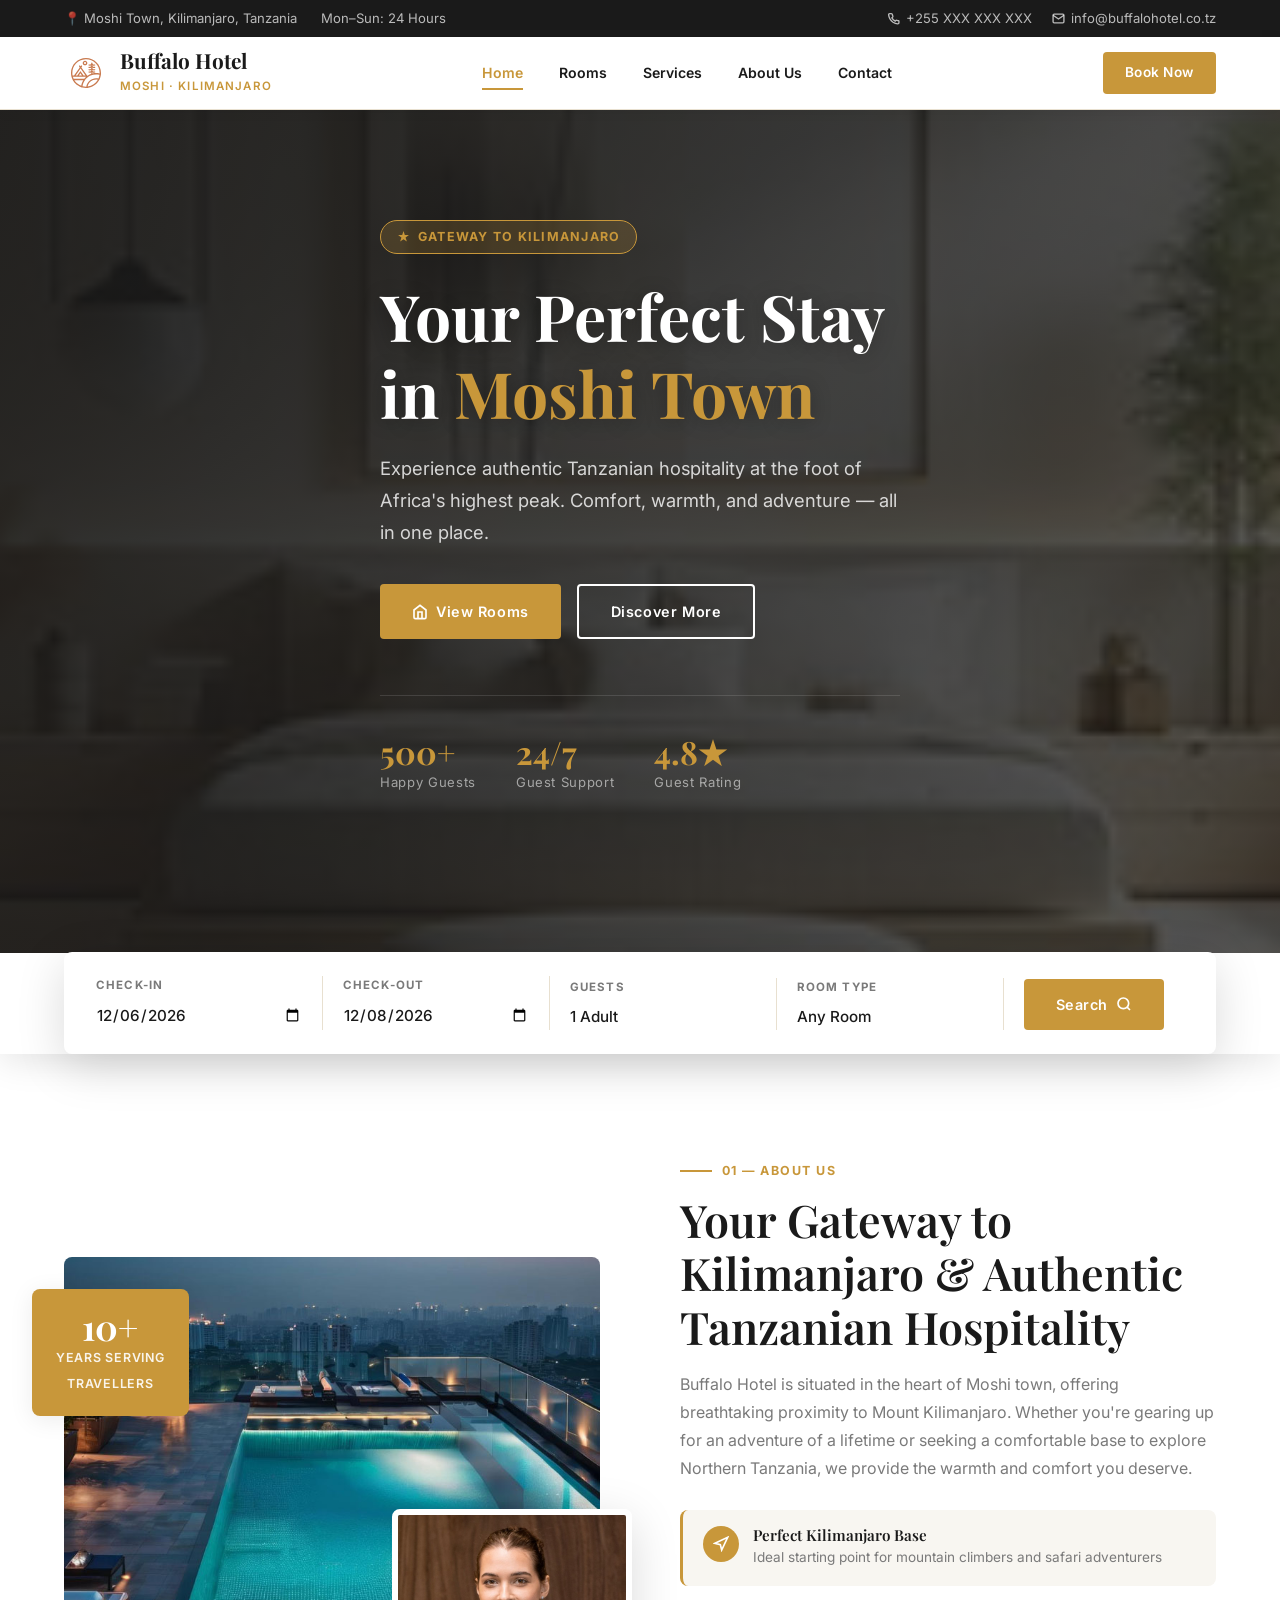
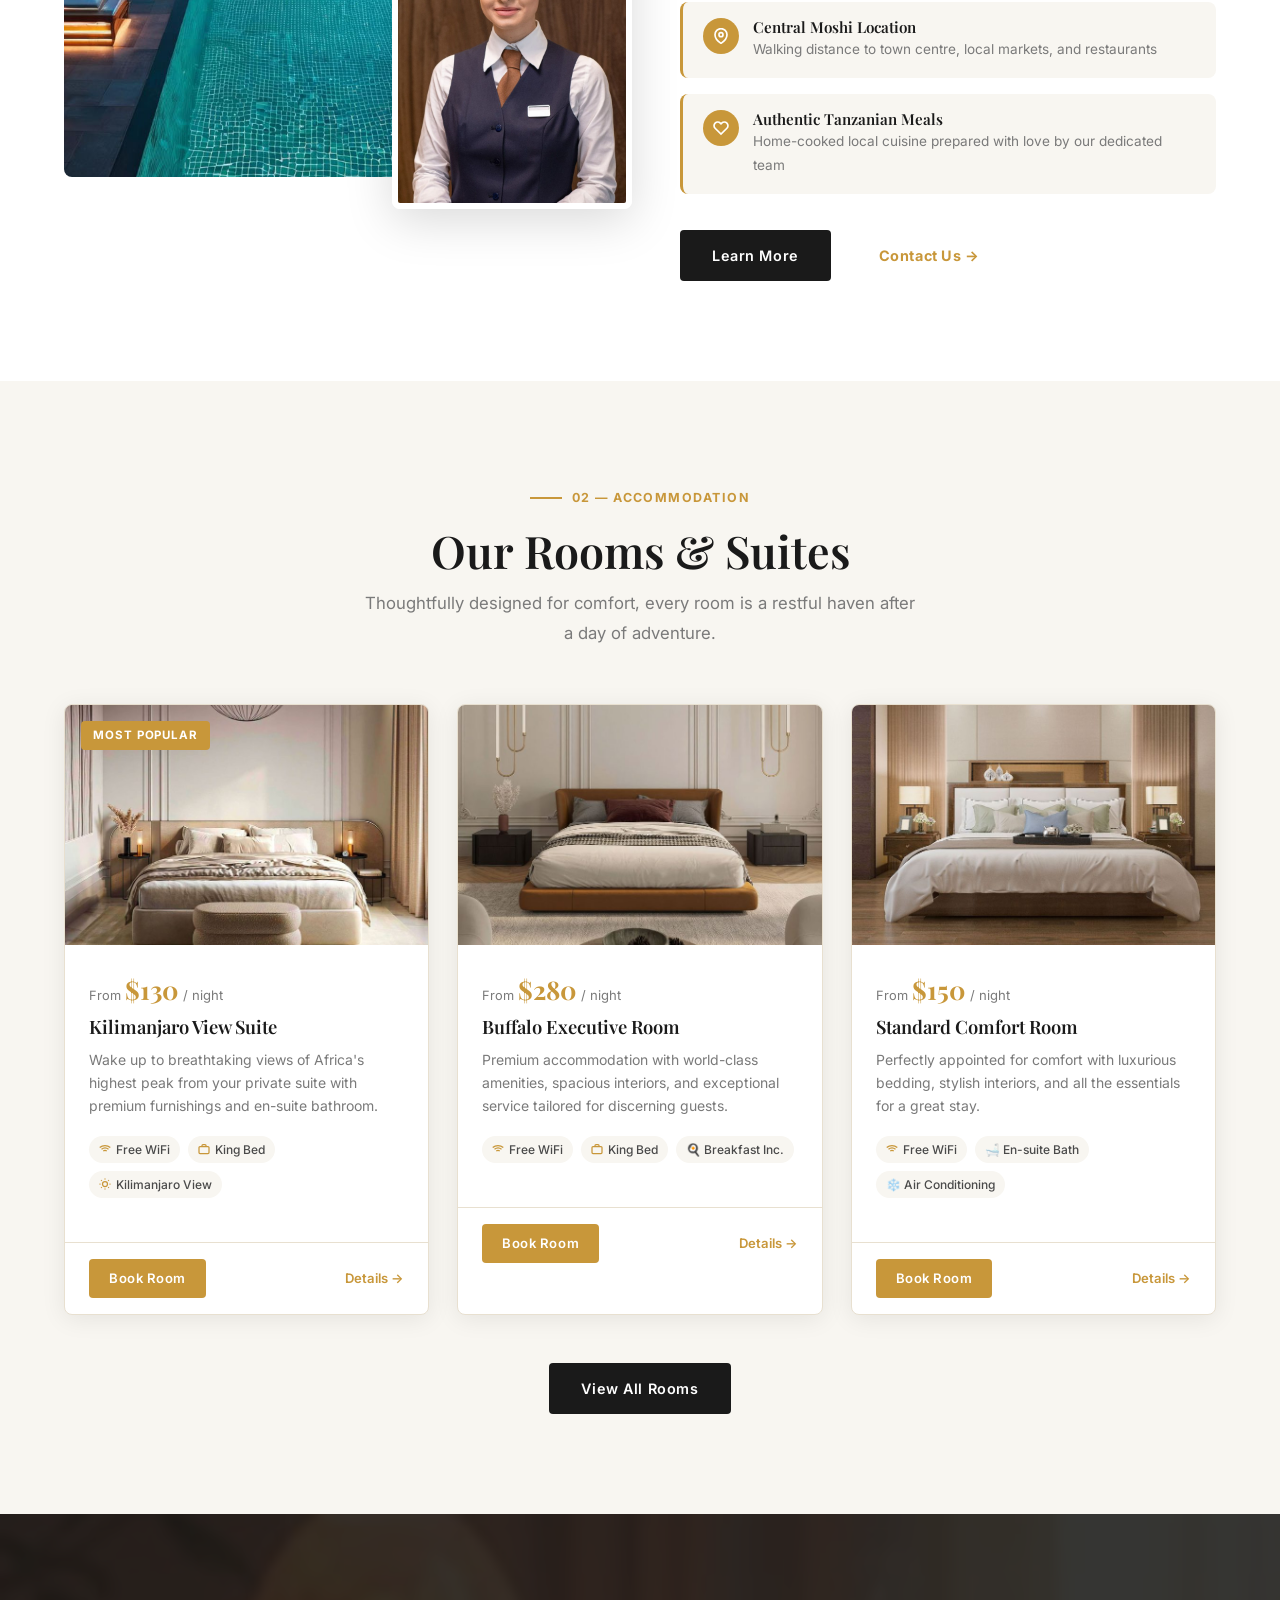
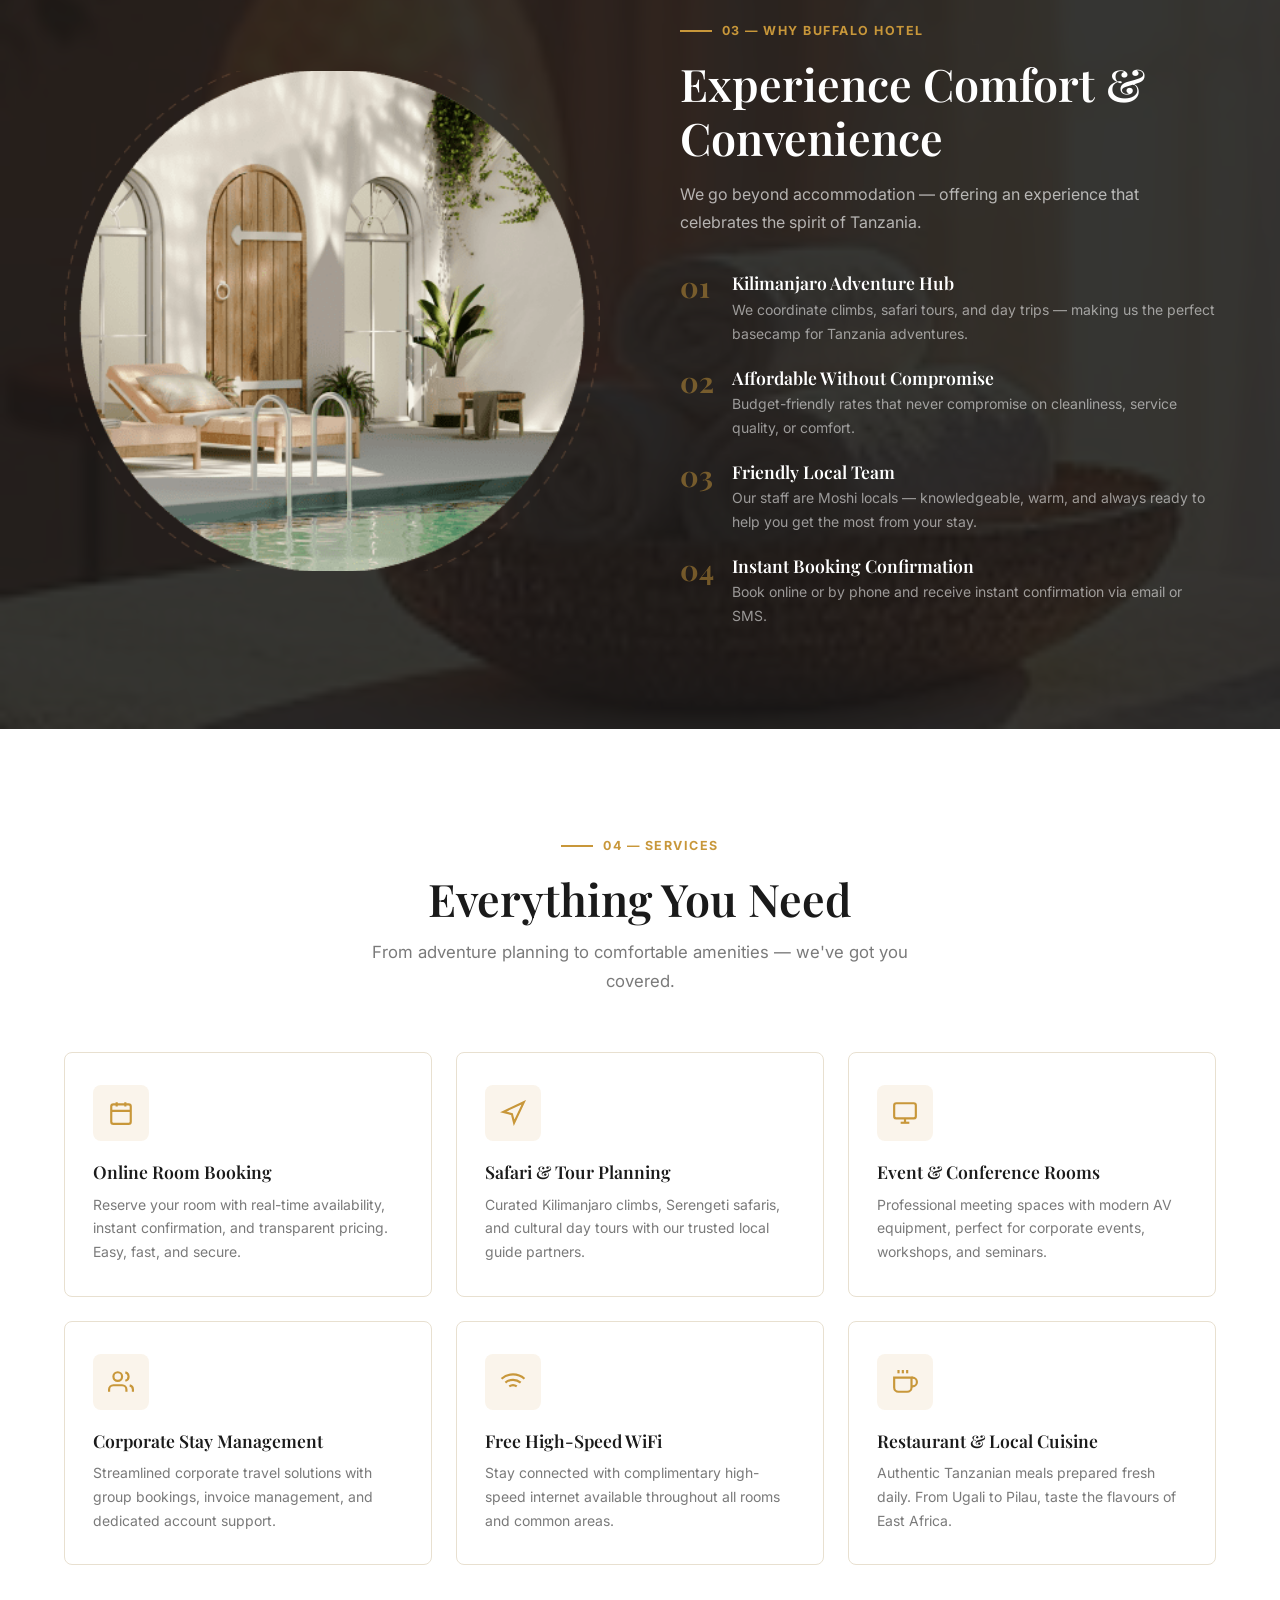
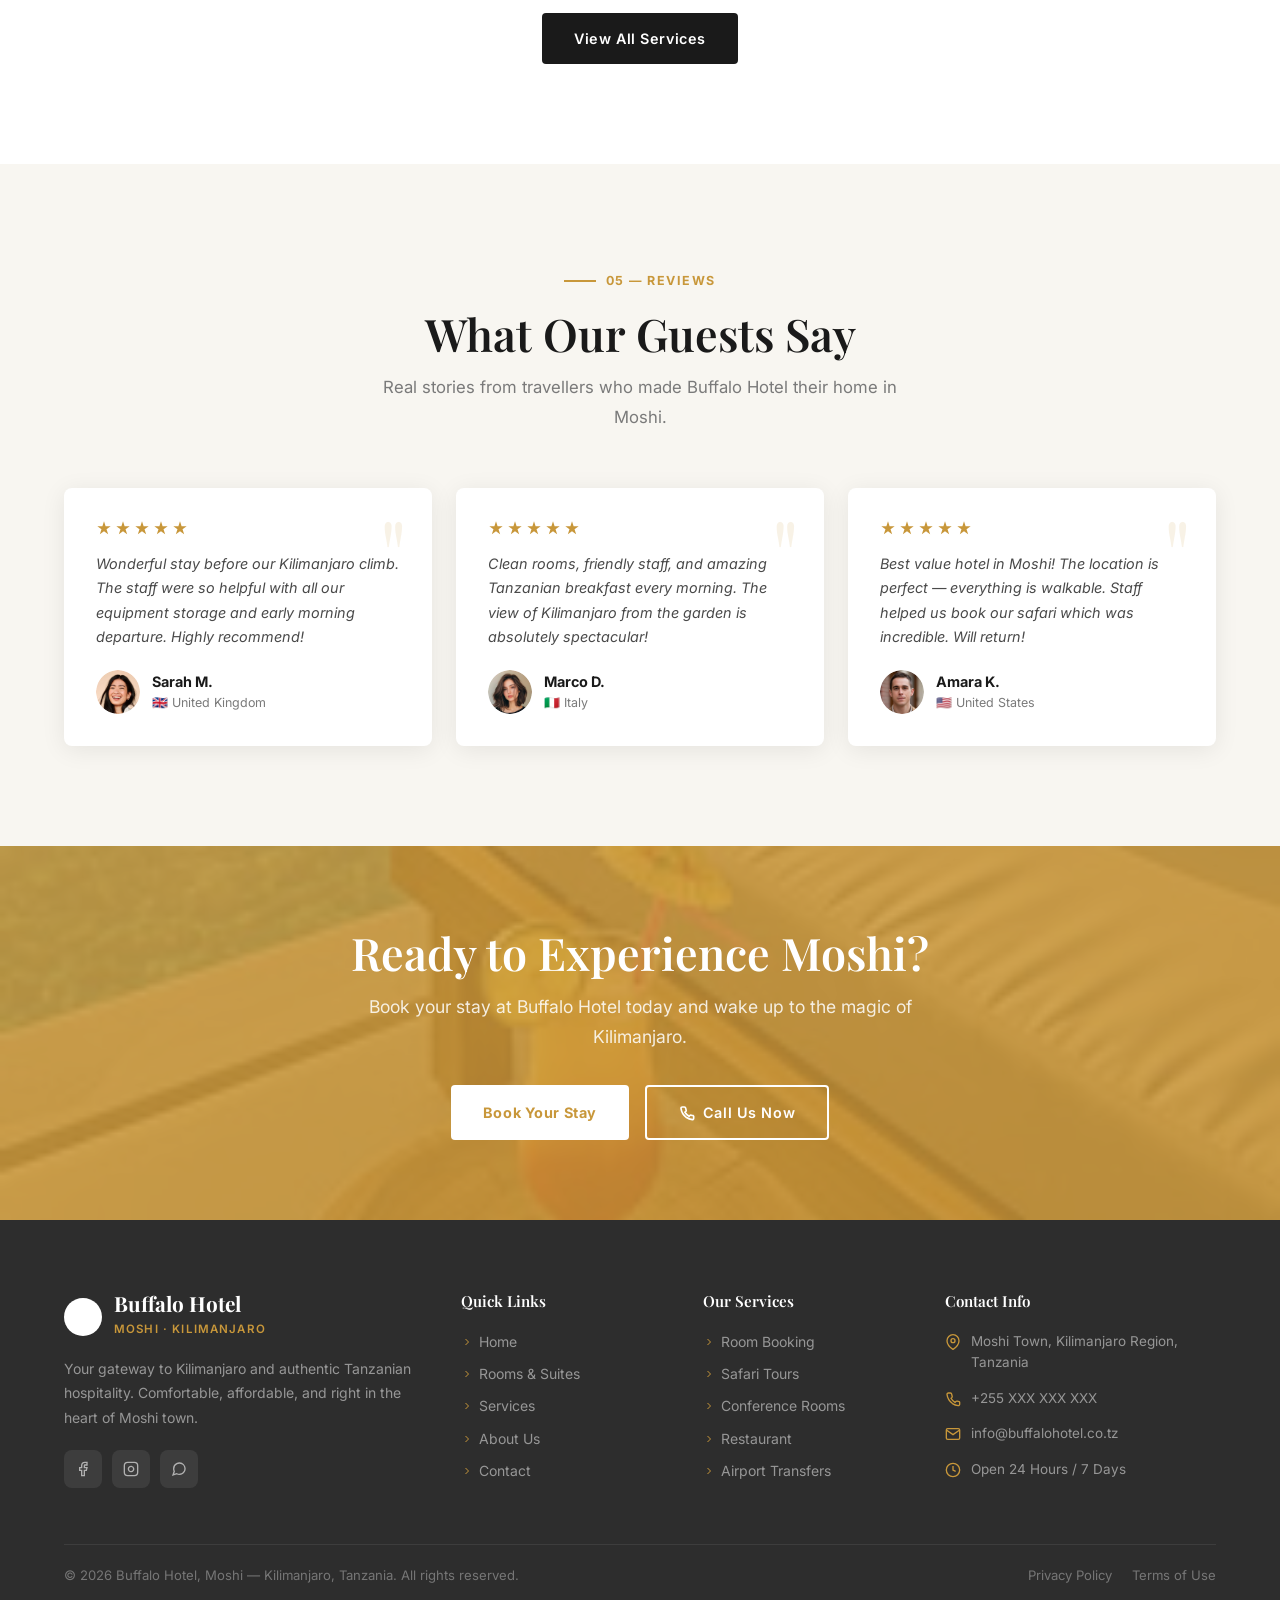
==== index.html @ a76ae751 "Initial commit: Buffalo Hotel website prototype" ====
<!DOCTYPE html>
<html lang="en">
<head>
  <meta charset="UTF-8" />
  <meta name="viewport" content="width=device-width, initial-scale=1.0"/>
  <title>Buffalo Hotel – Budget Stay in Moshi, Kilimanjaro | Tanzania</title>
  <meta name="description" content="Buffalo Hotel is your gateway to Kilimanjaro. Comfortable, affordable rooms in Moshi town with authentic Tanzanian hospitality." />
  <link rel="preconnect" href="https://fonts.googleapis.com"/>
  <link rel="preconnect" href="https://fonts.gstatic.com" crossorigin/>
  <link href="https://fonts.googleapis.com/css2?family=Inter:wght@400;500;600;700&family=Playfair+Display:ital,wght@0,600;0,700;1,600&display=swap" rel="stylesheet"/>
  <link rel="stylesheet" href="assets/css/style.css"/>
</head>
<body>

<!-- ── HEADER ── -->
<header id="header">
  <div class="header-top-bar">
    <div class="container">
      <div class="top-bar-links">
        <span>📍 Moshi Town, Kilimanjaro, Tanzania</span>
        <span>Mon–Sun: 24 Hours</span>
      </div>
      <div class="top-bar-right">
        <a href="tel:+255000000000">
          <svg xmlns="http://www.w3.org/2000/svg" width="13" height="13" viewBox="0 0 24 24" fill="none" stroke="currentColor" stroke-width="2.5"><path d="M22 16.92v3a2 2 0 01-2.18 2 19.79 19.79 0 01-8.63-3.07A19.5 19.5 0 013 5.18a2 2 0 012-2.18h3a2 2 0 012 1.72c.13 1 .37 1.96.73 2.88a2 2 0 01-.45 2.1L9 10.91a16 16 0 006.09 6.09l1.21-1.28a2 2 0 012.1-.45 12.84 12.84 0 002.88.73A2 2 0 0122 16.92z"/></svg>
          +255 XXX XXX XXX
        </a>
        <a href="mailto:info@buffalohotel.co.tz">
          <svg xmlns="http://www.w3.org/2000/svg" width="13" height="13" viewBox="0 0 24 24" fill="none" stroke="currentColor" stroke-width="2.5"><path d="M4 4h16c1.1 0 2 .9 2 2v12a2 2 0 01-2 2H4a2 2 0 01-2-2V6c0-1.1.9-2 2-2z"/><polyline points="22,6 12,13 2,6"/></svg>
          info@buffalohotel.co.tz
        </a>
      </div>
    </div>
  </div>
  <div class="header-main">
    <div class="container">
      <a href="index.html" class="logo">
        <img src="assets/images/hotel-reservation-logo.svg" alt="Buffalo Hotel Logo"/>
        <div class="logo-text">
          <span class="hotel-name">Buffalo Hotel</span>
          <span class="hotel-sub">Moshi · Kilimanjaro</span>
        </div>
      </a>
      <nav class="main-nav">
        <a href="index.html" class="active">Home</a>
        <a href="rooms.html">Rooms</a>
        <a href="services.html">Services</a>
        <a href="about.html">About Us</a>
        <a href="contact.html">Contact</a>
      </nav>
      <div class="header-cta">
        <a href="contact.html#booking" class="btn btn-primary">Book Now</a>
      </div>
      <div class="menu-toggle" id="menuToggle">
        <span></span><span></span><span></span>
      </div>
    </div>
  </div>
</header>

<!-- ── MOBILE NAV ── -->
<div class="mobile-nav">
  <div class="mobile-nav-close" id="mobileClose">
    <svg xmlns="http://www.w3.org/2000/svg" viewBox="0 0 24 24" fill="none" stroke="currentColor" stroke-width="2"><line x1="18" y1="6" x2="6" y2="18"/><line x1="6" y1="6" x2="18" y2="18"/></svg>
  </div>
  <a href="index.html">Home</a>
  <a href="rooms.html">Rooms</a>
  <a href="services.html">Services</a>
  <a href="about.html">About Us</a>
  <a href="contact.html">Contact</a>
  <a href="contact.html#booking" class="btn btn-primary">Book Now</a>
</div>

<!-- ── HERO ── -->
<section class="home-hero">
  <div class="hero-bg"></div>
  <div class="hero-overlay"></div>
  <div class="container">
    <div class="hero-content">
      <div class="hero-badge">
        <svg xmlns="http://www.w3.org/2000/svg" width="13" height="13" viewBox="0 0 24 24" fill="currentColor"><path d="M12 2l2.4 7.4H22l-6.2 4.5 2.4 7.4L12 17l-6.2 4.3 2.4-7.4L2 9.4h7.6L12 2z"/></svg>
        Gateway to Kilimanjaro
      </div>
      <h1>Your Perfect Stay<br/>in <em>Moshi Town</em></h1>
      <p>Experience authentic Tanzanian hospitality at the foot of Africa's highest peak. Comfort, warmth, and adventure — all in one place.</p>
      <div class="hero-actions">
        <a href="rooms.html" class="btn btn-primary">
          <svg xmlns="http://www.w3.org/2000/svg" width="16" height="16" viewBox="0 0 24 24" fill="none" stroke="currentColor" stroke-width="2.5"><path d="M3 9l9-7 9 7v11a2 2 0 01-2 2H5a2 2 0 01-2-2z"/><polyline points="9,22 9,12 15,12 15,22"/></svg>
          View Rooms
        </a>
        <a href="about.html" class="btn btn-outline">Discover More</a>
      </div>
      <div class="hero-stats">
        <div class="hero-stat">
          <div class="number">500+</div>
          <div class="label">Happy Guests</div>
        </div>
        <div class="hero-stat">
          <div class="number">24/7</div>
          <div class="label">Guest Support</div>
        </div>
        <div class="hero-stat">
          <div class="number">4.8★</div>
          <div class="label">Guest Rating</div>
        </div>
      </div>
    </div>
  </div>
</section>

<!-- ── BOOKING BAR ── -->
<div style="background: var(--white); box-shadow: 0 8px 32px rgba(0,0,0,0.1);">
  <div class="container">
    <div class="hero-booking-bar">
      <div class="booking-bar-grid">
        <div class="booking-field">
          <label>Check-in</label>
          <input type="date" id="check-in"/>
        </div>
        <div class="booking-field">
          <label>Check-out</label>
          <input type="date" id="check-out"/>
        </div>
        <div class="booking-field">
          <label>Guests</label>
          <select>
            <option>1 Adult</option>
            <option>2 Adults</option>
            <option>2 Adults, 1 Child</option>
            <option>2 Adults, 2 Children</option>
          </select>
        </div>
        <div class="booking-field">
          <label>Room Type</label>
          <select>
            <option>Any Room</option>
            <option>Standard Room</option>
            <option>Kilimanjaro View Suite</option>
            <option>Executive Room</option>
          </select>
        </div>
        <div class="booking-field">
          <a href="contact.html#booking" class="btn btn-primary">
            Search
            <svg xmlns="http://www.w3.org/2000/svg" width="16" height="16" viewBox="0 0 24 24" fill="none" stroke="currentColor" stroke-width="2.5"><circle cx="11" cy="11" r="8"/><line x1="21" y1="21" x2="16.65" y2="16.65"/></svg>
          </a>
        </div>
      </div>
    </div>
  </div>
</div>

<!-- ── ABOUT SECTION ── -->
<section>
  <div class="container">
    <div class="about-grid">
      <div class="about-images">
        <img class="about-img-main" src="assets/images/hotel-reservation-about-1.jpg" alt="Buffalo Hotel Lobby"/>
        <img class="about-img-secondary" src="assets/images/hotel-reservation-about-2.jpg" alt="Hotel Room"/>
        <div class="about-badge-floating">
          <span class="badge-number">10+</span>
          <span class="badge-text">Years Serving<br/>Travellers</span>
        </div>
      </div>
      <div class="about-content">
        <span class="section-label">01 — About Us</span>
        <h2>Your Gateway to Kilimanjaro &amp; Authentic Tanzanian Hospitality</h2>
        <p style="color: var(--text-light); margin-top: 16px;">Buffalo Hotel is situated in the heart of Moshi town, offering breathtaking proximity to Mount Kilimanjaro. Whether you're gearing up for an adventure of a lifetime or seeking a comfortable base to explore Northern Tanzania, we provide the warmth and comfort you deserve.</p>
        <div class="about-features">
          <div class="about-feature">
            <div class="about-feature-icon">
              <svg xmlns="http://www.w3.org/2000/svg" viewBox="0 0 24 24" fill="none" stroke="currentColor" stroke-width="2.5"><polygon points="3,11 22,2 13,21 11,13 3,11"/></svg>
            </div>
            <div>
              <h4>Perfect Kilimanjaro Base</h4>
              <p>Ideal starting point for mountain climbers and safari adventurers</p>
            </div>
          </div>
          <div class="about-feature">
            <div class="about-feature-icon">
              <svg xmlns="http://www.w3.org/2000/svg" viewBox="0 0 24 24" fill="none" stroke="currentColor" stroke-width="2.5"><path d="M21 10c0 7-9 13-9 13s-9-6-9-13a9 9 0 0 1 18 0z"/><circle cx="12" cy="10" r="3"/></svg>
            </div>
            <div>
              <h4>Central Moshi Location</h4>
              <p>Walking distance to town centre, local markets, and restaurants</p>
            </div>
          </div>
          <div class="about-feature">
            <div class="about-feature-icon">
              <svg xmlns="http://www.w3.org/2000/svg" viewBox="0 0 24 24" fill="none" stroke="currentColor" stroke-width="2.5"><path d="M20.84 4.61a5.5 5.5 0 0 0-7.78 0L12 5.67l-1.06-1.06a5.5 5.5 0 0 0-7.78 7.78L12 21.23l8.84-8.84a5.5 5.5 0 0 0 0-7.78z"/></svg>
            </div>
            <div>
              <h4>Authentic Tanzanian Meals</h4>
              <p>Home-cooked local cuisine prepared with love by our dedicated team</p>
            </div>
          </div>
        </div>
        <div class="about-actions">
          <a href="about.html" class="btn btn-dark">Learn More</a>
          <a href="contact.html" class="btn" style="color: var(--primary); font-weight: 700;">Contact Us →</a>
        </div>
      </div>
    </div>
  </div>
</section>

<!-- ── ROOMS ── -->
<section class="bg-off-white">
  <div class="container">
    <div class="section-header centered">
      <span class="section-label">02 — Accommodation</span>
      <h2>Our Rooms &amp; Suites</h2>
      <p>Thoughtfully designed for comfort, every room is a restful haven after a day of adventure.</p>
    </div>
    <div class="rooms-grid">

      <div class="room-card">
        <div class="room-card-img">
          <img src="assets/images/accommodation-post-1-768x555.jpg" alt="Kilimanjaro View Suite"/>
          <div class="room-badge">Most Popular</div>
        </div>
        <div class="room-card-body">
          <div class="room-price">From <strong>$130</strong> <span>/ night</span></div>
          <h3>Kilimanjaro View Suite</h3>
          <p>Wake up to breathtaking views of Africa's highest peak from your private suite with premium furnishings and en-suite bathroom.</p>
          <div class="room-amenities">
            <span class="amenity-tag"><svg xmlns="http://www.w3.org/2000/svg" viewBox="0 0 24 24" fill="none" stroke="currentColor" stroke-width="2.5"><path d="M5 12.55a11 11 0 0 1 14.08 0"/><path d="M1.42 9a16 16 0 0 1 21.16 0"/><path d="M8.53 16.11a6 6 0 0 1 6.95 0"/><line x1="12" y1="20" x2="12.01" y2="20"/></svg> Free WiFi</span>
            <span class="amenity-tag"><svg xmlns="http://www.w3.org/2000/svg" viewBox="0 0 24 24" fill="none" stroke="currentColor" stroke-width="2.5"><rect x="2" y="7" width="20" height="14" rx="2"/><path d="M16 7V5a2 2 0 0 0-2-2h-4a2 2 0 0 0-2 2v2"/></svg> King Bed</span>
            <span class="amenity-tag">
              <svg xmlns="http://www.w3.org/2000/svg" viewBox="0 0 24 24" fill="none" stroke="currentColor" stroke-width="2.5"><circle cx="12" cy="12" r="5"/><path d="M12 1v2M12 21v2M4.2 4.2l1.4 1.4M18.4 18.4l1.4 1.4M1 12h2M21 12h2M4.2 19.8l1.4-1.4M18.4 5.6l1.4-1.4"/></svg> Kilimanjaro View</span>
          </div>
        </div>
        <div class="room-card-footer">
          <a href="rooms.html" class="btn btn-primary">Book Room</a>
          <a href="rooms.html" style="font-size: 0.82rem; color: var(--primary); font-weight: 600;">Details →</a>
        </div>
      </div>

      <div class="room-card">
        <div class="room-card-img">
          <img src="assets/images/accommodation-post-2-768x555.jpg" alt="Buffalo Executive Room"/>
        </div>
        <div class="room-card-body">
          <div class="room-price">From <strong>$280</strong> <span>/ night</span></div>
          <h3>Buffalo Executive Room</h3>
          <p>Premium accommodation with world-class amenities, spacious interiors, and exceptional service tailored for discerning guests.</p>
          <div class="room-amenities">
            <span class="amenity-tag"><svg xmlns="http://www.w3.org/2000/svg" viewBox="0 0 24 24" fill="none" stroke="currentColor" stroke-width="2.5"><path d="M5 12.55a11 11 0 0 1 14.08 0"/><path d="M1.42 9a16 16 0 0 1 21.16 0"/><path d="M8.53 16.11a6 6 0 0 1 6.95 0"/><line x1="12" y1="20" x2="12.01" y2="20"/></svg> Free WiFi</span>
            <span class="amenity-tag"><svg xmlns="http://www.w3.org/2000/svg" viewBox="0 0 24 24" fill="none" stroke="currentColor" stroke-width="2.5"><rect x="2" y="7" width="20" height="14" rx="2"/><path d="M16 7V5a2 2 0 0 0-2-2h-4a2 2 0 0 0-2 2v2"/></svg> King Bed</span>
            <span class="amenity-tag">🍳 Breakfast Inc.</span>
          </div>
        </div>
        <div class="room-card-footer">
          <a href="rooms.html" class="btn btn-primary">Book Room</a>
          <a href="rooms.html" style="font-size: 0.82rem; color: var(--primary); font-weight: 600;">Details →</a>
        </div>
      </div>

      <div class="room-card">
        <div class="room-card-img">
          <img src="assets/images/accommodation-post-3-768x555.jpg" alt="Standard Comfort Room"/>
        </div>
        <div class="room-card-body">
          <div class="room-price">From <strong>$150</strong> <span>/ night</span></div>
          <h3>Standard Comfort Room</h3>
          <p>Perfectly appointed for comfort with luxurious bedding, stylish interiors, and all the essentials for a great stay.</p>
          <div class="room-amenities">
            <span class="amenity-tag"><svg xmlns="http://www.w3.org/2000/svg" viewBox="0 0 24 24" fill="none" stroke="currentColor" stroke-width="2.5"><path d="M5 12.55a11 11 0 0 1 14.08 0"/><path d="M1.42 9a16 16 0 0 1 21.16 0"/><path d="M8.53 16.11a6 6 0 0 1 6.95 0"/><line x1="12" y1="20" x2="12.01" y2="20"/></svg> Free WiFi</span>
            <span class="amenity-tag">🛁 En-suite Bath</span>
            <span class="amenity-tag">❄️ Air Conditioning</span>
          </div>
        </div>
        <div class="room-card-footer">
          <a href="rooms.html" class="btn btn-primary">Book Room</a>
          <a href="rooms.html" style="font-size: 0.82rem; color: var(--primary); font-weight: 600;">Details →</a>
        </div>
      </div>

    </div>
    <div style="text-align: center; margin-top: 48px;">
      <a href="rooms.html" class="btn btn-dark">View All Rooms</a>
    </div>
  </div>
</section>

<!-- ── WHY CHOOSE US ── -->
<section class="why-section">
  <div class="container">
    <div class="why-grid">
      <div class="why-image">
        <img src="assets/images/hotel-reservation-why-safar-2.png" alt="Buffalo Hotel Experience"/>
      </div>
      <div class="why-content">
        <span class="section-label">03 — Why Buffalo Hotel</span>
        <h2>Experience Comfort &amp; Convenience</h2>
        <p>We go beyond accommodation — offering an experience that celebrates the spirit of Tanzania.</p>
        <div class="why-features">
          <div class="why-feature">
            <div class="why-feature-num">01</div>
            <div>
              <h4>Kilimanjaro Adventure Hub</h4>
              <p>We coordinate climbs, safari tours, and day trips — making us the perfect basecamp for Tanzania adventures.</p>
            </div>
          </div>
          <div class="why-feature">
            <div class="why-feature-num">02</div>
            <div>
              <h4>Affordable Without Compromise</h4>
              <p>Budget-friendly rates that never compromise on cleanliness, service quality, or comfort.</p>
            </div>
          </div>
          <div class="why-feature">
            <div class="why-feature-num">03</div>
            <div>
              <h4>Friendly Local Team</h4>
              <p>Our staff are Moshi locals — knowledgeable, warm, and always ready to help you get the most from your stay.</p>
            </div>
          </div>
          <div class="why-feature">
            <div class="why-feature-num">04</div>
            <div>
              <h4>Instant Booking Confirmation</h4>
              <p>Book online or by phone and receive instant confirmation via email or SMS.</p>
            </div>
          </div>
        </div>
      </div>
    </div>
  </div>
</section>

<!-- ── SERVICES PREVIEW ── -->
<section>
  <div class="container">
    <div class="section-header centered">
      <span class="section-label">04 — Services</span>
      <h2>Everything You Need</h2>
      <p>From adventure planning to comfortable amenities — we've got you covered.</p>
    </div>
    <div class="services-grid">
      <div class="service-card">
        <div class="service-icon">
          <svg xmlns="http://www.w3.org/2000/svg" viewBox="0 0 24 24" fill="none" stroke="currentColor" stroke-width="2"><rect x="3" y="4" width="18" height="18" rx="2"/><line x1="16" y1="2" x2="16" y2="6"/><line x1="8" y1="2" x2="8" y2="6"/><line x1="3" y1="10" x2="21" y2="10"/></svg>
        </div>
        <h3>Online Room Booking</h3>
        <p>Reserve your room with real-time availability, instant confirmation, and transparent pricing. Easy, fast, and secure.</p>
      </div>
      <div class="service-card">
        <div class="service-icon">
          <svg xmlns="http://www.w3.org/2000/svg" viewBox="0 0 24 24" fill="none" stroke="currentColor" stroke-width="2"><polygon points="3,11 22,2 13,21 11,13 3,11"/></svg>
        </div>
        <h3>Safari &amp; Tour Planning</h3>
        <p>Curated Kilimanjaro climbs, Serengeti safaris, and cultural day tours with our trusted local guide partners.</p>
      </div>
      <div class="service-card">
        <div class="service-icon">
          <svg xmlns="http://www.w3.org/2000/svg" viewBox="0 0 24 24" fill="none" stroke="currentColor" stroke-width="2"><rect x="2" y="3" width="20" height="14" rx="2"/><line x1="8" y1="21" x2="16" y2="21"/><line x1="12" y1="17" x2="12" y2="21"/></svg>
        </div>
        <h3>Event &amp; Conference Rooms</h3>
        <p>Professional meeting spaces with modern AV equipment, perfect for corporate events, workshops, and seminars.</p>
      </div>
      <div class="service-card">
        <div class="service-icon">
          <svg xmlns="http://www.w3.org/2000/svg" viewBox="0 0 24 24" fill="none" stroke="currentColor" stroke-width="2"><path d="M17 21v-2a4 4 0 0 0-4-4H5a4 4 0 0 0-4 4v2"/><circle cx="9" cy="7" r="4"/><path d="M23 21v-2a4 4 0 0 0-3-3.87"/><path d="M16 3.13a4 4 0 0 1 0 7.75"/></svg>
        </div>
        <h3>Corporate Stay Management</h3>
        <p>Streamlined corporate travel solutions with group bookings, invoice management, and dedicated account support.</p>
      </div>
      <div class="service-card">
        <div class="service-icon">
          <svg xmlns="http://www.w3.org/2000/svg" viewBox="0 0 24 24" fill="none" stroke="currentColor" stroke-width="2"><path d="M5 12.55a11 11 0 0 1 14.08 0"/><path d="M1.42 9a16 16 0 0 1 21.16 0"/><path d="M8.53 16.11a6 6 0 0 1 6.95 0"/><line x1="12" y1="20" x2="12.01" y2="20"/></svg>
        </div>
        <h3>Free High-Speed WiFi</h3>
        <p>Stay connected with complimentary high-speed internet available throughout all rooms and common areas.</p>
      </div>
      <div class="service-card">
        <div class="service-icon">
          <svg xmlns="http://www.w3.org/2000/svg" viewBox="0 0 24 24" fill="none" stroke="currentColor" stroke-width="2"><path d="M18 8h1a4 4 0 0 1 0 8h-1"/><path d="M2 8h16v9a4 4 0 0 1-4 4H6a4 4 0 0 1-4-4V8z"/><line x1="6" y1="1" x2="6" y2="4"/><line x1="10" y1="1" x2="10" y2="4"/><line x1="14" y1="1" x2="14" y2="4"/></svg>
        </div>
        <h3>Restaurant &amp; Local Cuisine</h3>
        <p>Authentic Tanzanian meals prepared fresh daily. From Ugali to Pilau, taste the flavours of East Africa.</p>
      </div>
    </div>
    <div style="text-align: center; margin-top: 48px;">
      <a href="services.html" class="btn btn-dark">View All Services</a>
    </div>
  </div>
</section>

<!-- ── TESTIMONIALS ── -->
<section class="testimonials-section">
  <div class="container">
    <div class="section-header centered">
      <span class="section-label">05 — Reviews</span>
      <h2>What Our Guests Say</h2>
      <p>Real stories from travellers who made Buffalo Hotel their home in Moshi.</p>
    </div>
    <div class="testimonials-grid">
      <div class="testimonial-card">
        <div class="stars">
          <svg viewBox="0 0 24 24"><path d="M12 2l2.4 7.4H22l-6.2 4.5 2.4 7.4L12 17l-6.2 4.3 2.4-7.4L2 9.4h7.6L12 2z"/></svg>
          <svg viewBox="0 0 24 24"><path d="M12 2l2.4 7.4H22l-6.2 4.5 2.4 7.4L12 17l-6.2 4.3 2.4-7.4L2 9.4h7.6L12 2z"/></svg>
          <svg viewBox="0 0 24 24"><path d="M12 2l2.4 7.4H22l-6.2 4.5 2.4 7.4L12 17l-6.2 4.3 2.4-7.4L2 9.4h7.6L12 2z"/></svg>
          <svg viewBox="0 0 24 24"><path d="M12 2l2.4 7.4H22l-6.2 4.5 2.4 7.4L12 17l-6.2 4.3 2.4-7.4L2 9.4h7.6L12 2z"/></svg>
          <svg viewBox="0 0 24 24"><path d="M12 2l2.4 7.4H22l-6.2 4.5 2.4 7.4L12 17l-6.2 4.3 2.4-7.4L2 9.4h7.6L12 2z"/></svg>
        </div>
        <p>Wonderful stay before our Kilimanjaro climb. The staff were so helpful with all our equipment storage and early morning departure. Highly recommend!</p>
        <div class="testimonial-author">
          <img src="assets/images/hotel-reservation-testimonial-1.png" alt="Sarah M."/>
          <div class="author-info">
            <div class="name">Sarah M.</div>
            <div class="origin">🇬🇧 United Kingdom</div>
          </div>
        </div>
      </div>
      <div class="testimonial-card">
        <div class="stars">
          <svg viewBox="0 0 24 24"><path d="M12 2l2.4 7.4H22l-6.2 4.5 2.4 7.4L12 17l-6.2 4.3 2.4-7.4L2 9.4h7.6L12 2z"/></svg>
          <svg viewBox="0 0 24 24"><path d="M12 2l2.4 7.4H22l-6.2 4.5 2.4 7.4L12 17l-6.2 4.3 2.4-7.4L2 9.4h7.6L12 2z"/></svg>
          <svg viewBox="0 0 24 24"><path d="M12 2l2.4 7.4H22l-6.2 4.5 2.4 7.4L12 17l-6.2 4.3 2.4-7.4L2 9.4h7.6L12 2z"/></svg>
          <svg viewBox="0 0 24 24"><path d="M12 2l2.4 7.4H22l-6.2 4.5 2.4 7.4L12 17l-6.2 4.3 2.4-7.4L2 9.4h7.6L12 2z"/></svg>
          <svg viewBox="0 0 24 24"><path d="M12 2l2.4 7.4H22l-6.2 4.5 2.4 7.4L12 17l-6.2 4.3 2.4-7.4L2 9.4h7.6L12 2z"/></svg>
        </div>
        <p>Clean rooms, friendly staff, and amazing Tanzanian breakfast every morning. The view of Kilimanjaro from the garden is absolutely spectacular!</p>
        <div class="testimonial-author">
          <img src="assets/images/hotel-reservation-testimonial-2.png" alt="Marco D."/>
          <div class="author-info">
            <div class="name">Marco D.</div>
            <div class="origin">🇮🇹 Italy</div>
          </div>
        </div>
      </div>
      <div class="testimonial-card">
        <div class="stars">
          <svg viewBox="0 0 24 24"><path d="M12 2l2.4 7.4H22l-6.2 4.5 2.4 7.4L12 17l-6.2 4.3 2.4-7.4L2 9.4h7.6L12 2z"/></svg>
          <svg viewBox="0 0 24 24"><path d="M12 2l2.4 7.4H22l-6.2 4.5 2.4 7.4L12 17l-6.2 4.3 2.4-7.4L2 9.4h7.6L12 2z"/></svg>
          <svg viewBox="0 0 24 24"><path d="M12 2l2.4 7.4H22l-6.2 4.5 2.4 7.4L12 17l-6.2 4.3 2.4-7.4L2 9.4h7.6L12 2z"/></svg>
          <svg viewBox="0 0 24 24"><path d="M12 2l2.4 7.4H22l-6.2 4.5 2.4 7.4L12 17l-6.2 4.3 2.4-7.4L2 9.4h7.6L12 2z"/></svg>
          <svg viewBox="0 0 24 24"><path d="M12 2l2.4 7.4H22l-6.2 4.5 2.4 7.4L12 17l-6.2 4.3 2.4-7.4L2 9.4h7.6L12 2z"/></svg>
        </div>
        <p>Best value hotel in Moshi! The location is perfect — everything is walkable. Staff helped us book our safari which was incredible. Will return!</p>
        <div class="testimonial-author">
          <img src="assets/images/hotel-reservation-testimonial-3.png" alt="Amara K."/>
          <div class="author-info">
            <div class="name">Amara K.</div>
            <div class="origin">🇺🇸 United States</div>
          </div>
        </div>
      </div>
    </div>
  </div>
</section>

<!-- ── CTA ── -->
<section class="cta-section">
  <div class="container">
    <h2>Ready to Experience Moshi?</h2>
    <p>Book your stay at Buffalo Hotel today and wake up to the magic of Kilimanjaro.</p>
    <div class="cta-actions">
      <a href="contact.html#booking" class="btn btn-white">Book Your Stay</a>
      <a href="tel:+255000000000" class="btn btn-outline">
        <svg xmlns="http://www.w3.org/2000/svg" width="16" height="16" viewBox="0 0 24 24" fill="none" stroke="currentColor" stroke-width="2.5"><path d="M22 16.92v3a2 2 0 01-2.18 2 19.79 19.79 0 01-8.63-3.07A19.5 19.5 0 013 5.18a2 2 0 012-2.18h3a2 2 0 012 1.72c.13 1 .37 1.96.73 2.88a2 2 0 01-.45 2.1L9 10.91a16 16 0 006.09 6.09l1.21-1.28a2 2 0 012.1-.45 12.84 12.84 0 002.88.73A2 2 0 0122 16.92z"/></svg>
        Call Us Now
      </a>
    </div>
  </div>
</section>

<!-- ── FOOTER ── -->
<footer>
  <div class="container">
    <div class="footer-grid">
      <div class="footer-brand">
        <div class="logo">
          <img src="assets/images/hotel-reservation-logo.svg" alt="Buffalo Hotel"/>
          <div class="logo-text">
            <span class="hotel-name">Buffalo Hotel</span>
            <span class="hotel-sub" style="color: var(--primary);">Moshi · Kilimanjaro</span>
          </div>
        </div>
        <p>Your gateway to Kilimanjaro and authentic Tanzanian hospitality. Comfortable, affordable, and right in the heart of Moshi town.</p>
        <div class="social-links">
          <a class="social-link" href="#" aria-label="Facebook">
            <svg xmlns="http://www.w3.org/2000/svg" viewBox="0 0 24 24" fill="none" stroke="currentColor" stroke-width="2"><path d="M18 2h-3a5 5 0 0 0-5 5v3H7v4h3v8h4v-8h3l1-4h-4V7a1 1 0 0 1 1-1h3z"/></svg>
          </a>
          <a class="social-link" href="#" aria-label="Instagram">
            <svg xmlns="http://www.w3.org/2000/svg" viewBox="0 0 24 24" fill="none" stroke="currentColor" stroke-width="2"><rect x="2" y="2" width="20" height="20" rx="5"/><path d="M16 11.37A4 4 0 1 1 12.63 8 4 4 0 0 1 16 11.37z"/><line x1="17.5" y1="6.5" x2="17.51" y2="6.5"/></svg>
          </a>
          <a class="social-link" href="https://wa.me/255000000000" aria-label="WhatsApp">
            <svg xmlns="http://www.w3.org/2000/svg" viewBox="0 0 24 24" fill="none" stroke="currentColor" stroke-width="2"><path d="M21 11.5a8.38 8.38 0 0 1-.9 3.8 8.5 8.5 0 0 1-7.6 4.7 8.38 8.38 0 0 1-3.8-.9L3 21l1.9-5.7a8.38 8.38 0 0 1-.9-3.8 8.5 8.5 0 0 1 4.7-7.6 8.38 8.38 0 0 1 3.8-.9h.5a8.48 8.48 0 0 1 8 8v.5z"/></svg>
          </a>
        </div>
      </div>

      <div class="footer-col">
        <h4>Quick Links</h4>
        <ul>
          <li><a href="index.html"><svg xmlns="http://www.w3.org/2000/svg" viewBox="0 0 24 24" fill="none" stroke="currentColor" stroke-width="2"><polyline points="9 18 15 12 9 6"/></svg> Home</a></li>
          <li><a href="rooms.html"><svg xmlns="http://www.w3.org/2000/svg" viewBox="0 0 24 24" fill="none" stroke="currentColor" stroke-width="2"><polyline points="9 18 15 12 9 6"/></svg> Rooms & Suites</a></li>
          <li><a href="services.html"><svg xmlns="http://www.w3.org/2000/svg" viewBox="0 0 24 24" fill="none" stroke="currentColor" stroke-width="2"><polyline points="9 18 15 12 9 6"/></svg> Services</a></li>
          <li><a href="about.html"><svg xmlns="http://www.w3.org/2000/svg" viewBox="0 0 24 24" fill="none" stroke="currentColor" stroke-width="2"><polyline points="9 18 15 12 9 6"/></svg> About Us</a></li>
          <li><a href="contact.html"><svg xmlns="http://www.w3.org/2000/svg" viewBox="0 0 24 24" fill="none" stroke="currentColor" stroke-width="2"><polyline points="9 18 15 12 9 6"/></svg> Contact</a></li>
        </ul>
      </div>

      <div class="footer-col">
        <h4>Our Services</h4>
        <ul>
          <li><a href="services.html"><svg xmlns="http://www.w3.org/2000/svg" viewBox="0 0 24 24" fill="none" stroke="currentColor" stroke-width="2"><polyline points="9 18 15 12 9 6"/></svg> Room Booking</a></li>
          <li><a href="services.html"><svg xmlns="http://www.w3.org/2000/svg" viewBox="0 0 24 24" fill="none" stroke="currentColor" stroke-width="2"><polyline points="9 18 15 12 9 6"/></svg> Safari Tours</a></li>
          <li><a href="services.html"><svg xmlns="http://www.w3.org/2000/svg" viewBox="0 0 24 24" fill="none" stroke="currentColor" stroke-width="2"><polyline points="9 18 15 12 9 6"/></svg> Conference Rooms</a></li>
          <li><a href="services.html"><svg xmlns="http://www.w3.org/2000/svg" viewBox="0 0 24 24" fill="none" stroke="currentColor" stroke-width="2"><polyline points="9 18 15 12 9 6"/></svg> Restaurant</a></li>
          <li><a href="services.html"><svg xmlns="http://www.w3.org/2000/svg" viewBox="0 0 24 24" fill="none" stroke="currentColor" stroke-width="2"><polyline points="9 18 15 12 9 6"/></svg> Airport Transfers</a></li>
        </ul>
      </div>

      <div class="footer-col">
        <h4>Contact Info</h4>
        <div class="footer-contact-list">
          <div class="footer-contact-item">
            <svg xmlns="http://www.w3.org/2000/svg" viewBox="0 0 24 24" fill="none" stroke="currentColor" stroke-width="2"><path d="M21 10c0 7-9 13-9 13s-9-6-9-13a9 9 0 0 1 18 0z"/><circle cx="12" cy="10" r="3"/></svg>
            <span>Moshi Town, Kilimanjaro Region, Tanzania</span>
          </div>
          <div class="footer-contact-item">
            <svg xmlns="http://www.w3.org/2000/svg" viewBox="0 0 24 24" fill="none" stroke="currentColor" stroke-width="2"><path d="M22 16.92v3a2 2 0 01-2.18 2 19.79 19.79 0 01-8.63-3.07A19.5 19.5 0 013 5.18a2 2 0 012-2.18h3a2 2 0 012 1.72c.13 1 .37 1.96.73 2.88a2 2 0 01-.45 2.1L9 10.91a16 16 0 006.09 6.09l1.21-1.28a2 2 0 012.1-.45 12.84 12.84 0 002.88.73A2 2 0 0122 16.92z"/></svg>
            <a href="tel:+255000000000">+255 XXX XXX XXX</a>
          </div>
          <div class="footer-contact-item">
            <svg xmlns="http://www.w3.org/2000/svg" viewBox="0 0 24 24" fill="none" stroke="currentColor" stroke-width="2"><path d="M4 4h16c1.1 0 2 .9 2 2v12a2 2 0 01-2 2H4a2 2 0 01-2-2V6c0-1.1.9-2 2-2z"/><polyline points="22,6 12,13 2,6"/></svg>
            <a href="mailto:info@buffalohotel.co.tz">info@buffalohotel.co.tz</a>
          </div>
          <div class="footer-contact-item">
            <svg xmlns="http://www.w3.org/2000/svg" viewBox="0 0 24 24" fill="none" stroke="currentColor" stroke-width="2"><circle cx="12" cy="12" r="10"/><polyline points="12 6 12 12 16 14"/></svg>
            <span>Open 24 Hours / 7 Days</span>
          </div>
        </div>
      </div>
    </div>
    <div class="footer-bottom">
      <span>© 2026 Buffalo Hotel, Moshi — Kilimanjaro, Tanzania. All rights reserved.</span>
      <div class="footer-bottom-links">
        <a href="#">Privacy Policy</a>
        <a href="#">Terms of Use</a>
      </div>
    </div>
  </div>
</footer>

<!-- ── SCROLL TOP ── -->
<button id="scrollTop" aria-label="Scroll to top">
  <svg xmlns="http://www.w3.org/2000/svg" viewBox="0 0 24 24" fill="none" stroke="currentColor" stroke-width="2.5"><polyline points="18 15 12 9 6 15"/></svg>
</button>

<script src="assets/js/main.js"></script>
</body>
</html>
---- assets/css/style.css ----
/* =============================================
   BUFFALO HOTEL - MOSHI, KILIMANJARO
   Clean Production CSS
   ============================================= */

:root {
  --primary: #C8973A;
  --primary-dark: #A87C28;
  --primary-light: #E8B85A;
  --dark: #1A1A1A;
  --dark-2: #2D2D2D;
  --text: #4A4A4A;
  --text-light: #7A7A7A;
  --white: #FFFFFF;
  --off-white: #F8F6F1;
  --border: #E8E0D0;
  --font-heading: 'Playfair Display', Georgia, serif;
  --font-body: 'Inter', sans-serif;
  --shadow: 0 4px 24px rgba(0,0,0,0.08);
  --shadow-lg: 0 12px 48px rgba(0,0,0,0.15);
  --radius: 8px;
  --transition: all 0.3s ease;
}

* { margin: 0; padding: 0; box-sizing: border-box; }

html { scroll-behavior: smooth; font-size: 16px; }

body {
  font-family: var(--font-body);
  color: var(--text);
  background: var(--white);
  line-height: 1.6;
  overflow-x: hidden;
}

img { max-width: 100%; height: auto; display: block; }
a { text-decoration: none; color: inherit; transition: var(--transition); }
ul { list-style: none; }
button { cursor: pointer; border: none; background: none; font-family: inherit; }

/* ── CONTAINER ── */
.container { max-width: 1200px; margin: 0 auto; padding: 0 24px; }
.container-wide { max-width: 1400px; margin: 0 auto; padding: 0 24px; }

/* ── TYPOGRAPHY ── */
h1, h2, h3, h4 { font-family: var(--font-heading); line-height: 1.2; color: var(--dark); }
h1 { font-size: clamp(2.4rem, 5vw, 4rem); font-weight: 700; }
h2 { font-size: clamp(1.8rem, 3.5vw, 2.8rem); font-weight: 600; }
h3 { font-size: clamp(1.3rem, 2.5vw, 1.8rem); font-weight: 600; }
h4 { font-size: 1.1rem; font-weight: 600; }
p { line-height: 1.75; }

.section-label {
  display: inline-flex;
  align-items: center;
  gap: 10px;
  font-size: 0.78rem;
  font-weight: 700;
  letter-spacing: 0.12em;
  text-transform: uppercase;
  color: var(--primary);
  margin-bottom: 16px;
}
.section-label::before {
  content: '';
  width: 32px;
  height: 2px;
  background: var(--primary);
  display: block;
}

/* ── BUTTONS ── */
.btn {
  display: inline-flex;
  align-items: center;
  gap: 8px;
  padding: 14px 32px;
  border-radius: 4px;
  font-weight: 600;
  font-size: 0.9rem;
  letter-spacing: 0.04em;
  transition: var(--transition);
}
.btn-primary {
  background: var(--primary);
  color: var(--white);
}
.btn-primary:hover {
  background: var(--primary-dark);
  transform: translateY(-2px);
  box-shadow: 0 8px 24px rgba(200,151,58,0.35);
}
.btn-outline {
  background: transparent;
  color: var(--white);
  border: 2px solid var(--white);
}
.btn-outline:hover {
  background: var(--white);
  color: var(--dark);
}
.btn-dark {
  background: var(--dark);
  color: var(--white);
}
.btn-dark:hover {
  background: var(--primary);
  transform: translateY(-2px);
}
.btn svg { width: 16px; height: 16px; }

/* ── HEADER / NAV ── */
#header {
  position: fixed;
  top: 0;
  left: 0;
  right: 0;
  z-index: 1000;
  transition: var(--transition);
}
.header-top-bar {
  background: var(--dark);
  padding: 8px 0;
  font-size: 0.82rem;
  color: rgba(255,255,255,0.7);
}
.header-top-bar .container {
  display: flex;
  justify-content: space-between;
  align-items: center;
}
.header-top-bar a { color: rgba(255,255,255,0.7); }
.header-top-bar a:hover { color: var(--primary); }
.top-bar-links { display: flex; gap: 24px; align-items: center; }
.top-bar-right { display: flex; gap: 20px; align-items: center; }
.top-bar-right a { display: flex; align-items: center; gap: 6px; }

.header-main {
  background: var(--white);
  border-bottom: 1px solid var(--border);
  padding: 0;
  box-shadow: 0 2px 12px rgba(0,0,0,0.06);
}
.header-main .container {
  display: flex;
  align-items: center;
  justify-content: space-between;
  height: 72px;
}

.logo {
  display: flex;
  align-items: center;
  gap: 12px;
}
.logo img { height: 44px; width: auto; }
.logo-text .hotel-name {
  font-family: var(--font-heading);
  font-size: 1.3rem;
  font-weight: 700;
  color: var(--dark);
  display: block;
  line-height: 1.1;
}
.logo-text .hotel-sub {
  font-size: 0.72rem;
  color: var(--primary);
  letter-spacing: 0.1em;
  text-transform: uppercase;
  font-weight: 600;
}

nav.main-nav { display: flex; align-items: center; gap: 4px; }
nav.main-nav a {
  padding: 10px 16px;
  font-size: 0.88rem;
  font-weight: 600;
  color: var(--dark);
  border-radius: 4px;
  position: relative;
}
nav.main-nav a::after {
  content: '';
  position: absolute;
  bottom: 4px;
  left: 16px;
  right: 16px;
  height: 2px;
  background: var(--primary);
  transform: scaleX(0);
  transition: transform 0.3s ease;
}
nav.main-nav a:hover::after,
nav.main-nav a.active::after { transform: scaleX(1); }
nav.main-nav a:hover,
nav.main-nav a.active { color: var(--primary); }

.header-cta { display: flex; align-items: center; gap: 12px; }
.header-cta .btn { padding: 10px 22px; font-size: 0.85rem; }

.menu-toggle {
  display: none;
  flex-direction: column;
  gap: 5px;
  padding: 8px;
  cursor: pointer;
}
.menu-toggle span {
  width: 24px;
  height: 2px;
  background: var(--dark);
  border-radius: 2px;
  transition: var(--transition);
}

/* Header scrolled */
#header.scrolled .header-top-bar { display: none; }
#header.scrolled .header-main { box-shadow: 0 4px 20px rgba(0,0,0,0.12); }

/* ── PAGE HERO (inner pages) ── */
.page-hero {
  background: var(--dark);
  padding: 140px 0 80px;
  text-align: center;
  position: relative;
  overflow: hidden;
}
.page-hero::before {
  content: '';
  position: absolute;
  inset: 0;
  background: url('../images/hotel-reservation-cta-2.jpg') center/cover no-repeat;
  opacity: 0.25;
}
.page-hero .container { position: relative; z-index: 1; }
.page-hero h1 { color: var(--white); margin-bottom: 12px; }
.breadcrumb {
  display: flex;
  align-items: center;
  justify-content: center;
  gap: 8px;
  font-size: 0.85rem;
  color: rgba(255,255,255,0.6);
}
.breadcrumb a { color: var(--primary); }
.breadcrumb span { color: rgba(255,255,255,0.4); }

/* ── SECTIONS ── */
section { padding: 100px 0; }
.section-header { margin-bottom: 56px; }
.section-header.centered { text-align: center; }
.section-header p {
  color: var(--text-light);
  font-size: 1.05rem;
  max-width: 560px;
  margin-top: 12px;
}
.section-header.centered p { margin: 12px auto 0; }

/* ── HOME HERO ── */
.home-hero {
  min-height: 100vh;
  display: flex;
  align-items: center;
  position: relative;
  overflow: hidden;
  background: var(--dark);
}
.hero-bg {
  position: absolute;
  inset: 0;
  background: url('../images/hotel-reservation-hero-2-1.jpg') center/cover no-repeat;
  opacity: 0.45;
}
.hero-overlay {
  position: absolute;
  inset: 0;
  background: linear-gradient(105deg, rgba(26,26,26,0.85) 0%, rgba(26,26,26,0.4) 100%);
}
.hero-content {
  position: relative;
  z-index: 2;
  padding: 120px 0 60px;
  max-width: 680px;
}
.hero-badge {
  display: inline-flex;
  align-items: center;
  gap: 8px;
  background: rgba(200,151,58,0.2);
  border: 1px solid var(--primary);
  color: var(--primary);
  font-size: 0.78rem;
  font-weight: 700;
  letter-spacing: 0.1em;
  text-transform: uppercase;
  padding: 6px 16px;
  border-radius: 100px;
  margin-bottom: 24px;
}
.hero-content h1 {
  color: var(--white);
  margin-bottom: 20px;
  text-shadow: 0 2px 20px rgba(0,0,0,0.3);
}
.hero-content h1 em {
  font-style: normal;
  color: var(--primary);
}
.hero-content p {
  color: rgba(255,255,255,0.8);
  font-size: 1.15rem;
  margin-bottom: 36px;
  max-width: 520px;
}
.hero-actions { display: flex; gap: 16px; flex-wrap: wrap; }

.hero-stats {
  display: flex;
  gap: 40px;
  margin-top: 56px;
  padding-top: 40px;
  border-top: 1px solid rgba(255,255,255,0.12);
}
.hero-stat .number {
  font-family: var(--font-heading);
  font-size: 2rem;
  font-weight: 700;
  color: var(--primary);
  line-height: 1;
}
.hero-stat .label {
  font-size: 0.82rem;
  color: rgba(255,255,255,0.55);
  margin-top: 4px;
  letter-spacing: 0.05em;
}

/* Hero booking bar */
.hero-booking-bar {
  position: relative;
  z-index: 2;
  background: var(--white);
  border-radius: var(--radius);
  padding: 24px 32px;
  box-shadow: var(--shadow-lg);
  margin-top: -1px;
}
.booking-bar-grid {
  display: grid;
  grid-template-columns: 1fr 1fr 1fr 1fr auto;
  gap: 0;
  align-items: end;
}
.booking-field {
  padding: 0 20px;
  border-right: 1px solid var(--border);
}
.booking-field:first-child { padding-left: 0; }
.booking-field:last-child { border-right: none; }
.booking-field label {
  display: block;
  font-size: 0.72rem;
  font-weight: 700;
  text-transform: uppercase;
  letter-spacing: 0.1em;
  color: var(--text-light);
  margin-bottom: 6px;
}
.booking-field input,
.booking-field select {
  width: 100%;
  border: none;
  outline: none;
  font-family: var(--font-body);
  font-size: 0.95rem;
  font-weight: 500;
  color: var(--dark);
  background: transparent;
  padding: 4px 0;
  cursor: pointer;
}
.booking-field select { appearance: none; }

/* ── ABOUT SECTION ── */
.about-grid {
  display: grid;
  grid-template-columns: 1fr 1fr;
  gap: 80px;
  align-items: center;
}
.about-images {
  position: relative;
}
.about-img-main {
  width: 100%;
  border-radius: var(--radius);
  object-fit: cover;
  height: 520px;
}
.about-img-secondary {
  position: absolute;
  bottom: -32px;
  right: -32px;
  width: 240px;
  height: 300px;
  object-fit: cover;
  border-radius: var(--radius);
  border: 6px solid var(--white);
  box-shadow: var(--shadow-lg);
}
.about-badge-floating {
  position: absolute;
  top: 32px;
  left: -32px;
  background: var(--primary);
  color: var(--white);
  padding: 20px 24px;
  border-radius: var(--radius);
  text-align: center;
  box-shadow: var(--shadow);
}
.about-badge-floating .badge-number {
  font-family: var(--font-heading);
  font-size: 2.2rem;
  font-weight: 700;
  line-height: 1;
  display: block;
}
.about-badge-floating .badge-text {
  font-size: 0.78rem;
  font-weight: 600;
  letter-spacing: 0.06em;
  text-transform: uppercase;
  opacity: 0.9;
}

.about-content .section-label { margin-bottom: 12px; }
.about-features {
  margin-top: 28px;
  display: flex;
  flex-direction: column;
  gap: 16px;
}
.about-feature {
  display: flex;
  align-items: flex-start;
  gap: 14px;
  padding: 16px 20px;
  background: var(--off-white);
  border-radius: var(--radius);
  border-left: 3px solid var(--primary);
}
.about-feature-icon {
  width: 36px;
  height: 36px;
  background: var(--primary);
  border-radius: 50%;
  display: flex;
  align-items: center;
  justify-content: center;
  flex-shrink: 0;
  color: var(--white);
}
.about-feature-icon svg { width: 16px; height: 16px; }
.about-feature h4 { font-size: 0.95rem; margin-bottom: 2px; }
.about-feature p { font-size: 0.85rem; color: var(--text-light); }
.about-actions { margin-top: 36px; display: flex; gap: 16px; }

/* ── ROOMS SECTION ── */
.rooms-grid {
  display: grid;
  grid-template-columns: repeat(3, 1fr);
  gap: 28px;
}
.room-card {
  background: var(--white);
  border-radius: var(--radius);
  overflow: hidden;
  box-shadow: var(--shadow);
  transition: var(--transition);
  border: 1px solid var(--border);
}
.room-card:hover {
  transform: translateY(-6px);
  box-shadow: var(--shadow-lg);
}
.room-card-img {
  position: relative;
  overflow: hidden;
  height: 240px;
}
.room-card-img img {
  width: 100%;
  height: 100%;
  object-fit: cover;
  transition: transform 0.5s ease;
}
.room-card:hover .room-card-img img { transform: scale(1.06); }
.room-badge {
  position: absolute;
  top: 16px;
  left: 16px;
  background: var(--primary);
  color: var(--white);
  font-size: 0.72rem;
  font-weight: 700;
  letter-spacing: 0.08em;
  text-transform: uppercase;
  padding: 5px 12px;
  border-radius: 4px;
}
.room-card-body { padding: 24px; }
.room-price {
  font-size: 0.8rem;
  color: var(--text-light);
  margin-bottom: 6px;
}
.room-price strong {
  font-family: var(--font-heading);
  font-size: 1.6rem;
  color: var(--primary);
  font-weight: 700;
}
.room-price span { font-size: 0.82rem; color: var(--text-light); }
.room-card-body h3 {
  font-size: 1.15rem;
  margin-bottom: 10px;
  color: var(--dark);
}
.room-card-body p {
  font-size: 0.875rem;
  color: var(--text-light);
  margin-bottom: 18px;
  line-height: 1.65;
}
.room-amenities {
  display: flex;
  flex-wrap: wrap;
  gap: 8px;
  margin-bottom: 20px;
}
.amenity-tag {
  display: inline-flex;
  align-items: center;
  gap: 5px;
  font-size: 0.75rem;
  color: var(--text);
  background: var(--off-white);
  padding: 4px 10px;
  border-radius: 100px;
  font-weight: 500;
}
.amenity-tag svg { width: 12px; height: 12px; color: var(--primary); }
.room-card-footer {
  display: flex;
  justify-content: space-between;
  align-items: center;
  padding: 16px 24px;
  border-top: 1px solid var(--border);
}
.room-card-footer .btn { padding: 9px 20px; font-size: 0.82rem; }

/* ── SERVICES ── */
.services-grid {
  display: grid;
  grid-template-columns: repeat(3, 1fr);
  gap: 24px;
}
.service-card {
  background: var(--white);
  border: 1px solid var(--border);
  border-radius: var(--radius);
  padding: 32px 28px;
  transition: var(--transition);
  position: relative;
  overflow: hidden;
}
.service-card::before {
  content: '';
  position: absolute;
  bottom: 0;
  left: 0;
  right: 0;
  height: 3px;
  background: var(--primary);
  transform: scaleX(0);
  transition: transform 0.3s ease;
}
.service-card:hover::before { transform: scaleX(1); }
.service-card:hover {
  transform: translateY(-4px);
  box-shadow: var(--shadow-lg);
}
.service-icon {
  width: 56px;
  height: 56px;
  background: rgba(200,151,58,0.1);
  border-radius: var(--radius);
  display: flex;
  align-items: center;
  justify-content: center;
  margin-bottom: 20px;
  color: var(--primary);
}
.service-icon svg { width: 26px; height: 26px; }
.service-card h3 { font-size: 1.1rem; margin-bottom: 10px; }
.service-card p { font-size: 0.875rem; color: var(--text-light); line-height: 1.7; }

/* ── WHY CHOOSE US ── */
.why-section {
  background: var(--dark);
  position: relative;
  overflow: hidden;
}
.why-section::before {
  content: '';
  position: absolute;
  inset: 0;
  background: url('../images/hotel-reservation-cta-2.jpg') center/cover no-repeat;
  opacity: 0.12;
}
.why-grid {
  display: grid;
  grid-template-columns: 1fr 1fr;
  gap: 80px;
  align-items: center;
  position: relative;
  z-index: 1;
}
.why-image img {
  width: 100%;
  border-radius: var(--radius);
  object-fit: cover;
  height: 500px;
}
.why-content .section-label { color: var(--primary); }
.why-content h2 { color: var(--white); }
.why-content > p { color: rgba(255,255,255,0.65); margin-top: 16px; margin-bottom: 36px; }
.why-features { display: flex; flex-direction: column; gap: 20px; }
.why-feature {
  display: flex;
  gap: 16px;
  align-items: flex-start;
}
.why-feature-num {
  font-family: var(--font-heading);
  font-size: 1.8rem;
  font-weight: 700;
  color: var(--primary);
  opacity: 0.5;
  line-height: 1;
  flex-shrink: 0;
  width: 36px;
}
.why-feature h4 { color: var(--white); margin-bottom: 4px; }
.why-feature p { font-size: 0.875rem; color: rgba(255,255,255,0.55); }

/* ── TESTIMONIALS ── */
.testimonials-section { background: var(--off-white); }
.testimonials-grid { display: grid; grid-template-columns: repeat(3, 1fr); gap: 24px; }
.testimonial-card {
  background: var(--white);
  border-radius: var(--radius);
  padding: 32px;
  box-shadow: var(--shadow);
  position: relative;
}
.testimonial-card::before {
  content: '"';
  position: absolute;
  top: 16px;
  right: 24px;
  font-family: var(--font-heading);
  font-size: 6rem;
  line-height: 1;
  color: var(--primary);
  opacity: 0.12;
}
.stars { display: flex; gap: 3px; margin-bottom: 16px; }
.stars svg { width: 16px; height: 16px; fill: var(--primary); color: var(--primary); }
.testimonial-card p {
  font-size: 0.9rem;
  color: var(--text);
  line-height: 1.7;
  margin-bottom: 20px;
  font-style: italic;
}
.testimonial-author { display: flex; align-items: center; gap: 12px; }
.testimonial-author img {
  width: 44px;
  height: 44px;
  border-radius: 50%;
  object-fit: cover;
}
.author-info .name { font-weight: 700; font-size: 0.9rem; color: var(--dark); }
.author-info .origin { font-size: 0.78rem; color: var(--text-light); }

/* ── CTA BANNER ── */
.cta-section {
  padding: 80px 0;
  background: var(--primary);
  text-align: center;
  position: relative;
  overflow: hidden;
}
.cta-section::before {
  content: '';
  position: absolute;
  inset: 0;
  background: url('../images/hotel-reservation-cta-1.jpg') center/cover;
  opacity: 0.15;
}
.cta-section .container { position: relative; z-index: 1; }
.cta-section h2 { color: var(--white); margin-bottom: 12px; }
.cta-section p { color: rgba(255,255,255,0.85); font-size: 1.1rem; margin-bottom: 32px; max-width: 560px; margin-left: auto; margin-right: auto; }
.cta-actions { display: flex; gap: 16px; justify-content: center; flex-wrap: wrap; }
.btn-white {
  background: var(--white);
  color: var(--primary);
  font-weight: 700;
}
.btn-white:hover {
  background: var(--dark);
  color: var(--white);
  transform: translateY(-2px);
}

/* ── CONTACT SECTION ── */
.contact-grid {
  display: grid;
  grid-template-columns: 1fr 1.5fr;
  gap: 64px;
  align-items: start;
}
.contact-info h3 { margin-bottom: 16px; }
.contact-info p { color: var(--text-light); margin-bottom: 32px; }
.contact-items { display: flex; flex-direction: column; gap: 20px; }
.contact-item {
  display: flex;
  gap: 16px;
  align-items: flex-start;
}
.contact-item-icon {
  width: 44px;
  height: 44px;
  background: rgba(200,151,58,0.1);
  border-radius: var(--radius);
  display: flex;
  align-items: center;
  justify-content: center;
  flex-shrink: 0;
  color: var(--primary);
}
.contact-item-icon svg { width: 20px; height: 20px; }
.contact-item-text .label {
  font-size: 0.75rem;
  font-weight: 700;
  text-transform: uppercase;
  letter-spacing: 0.08em;
  color: var(--text-light);
  margin-bottom: 3px;
}
.contact-item-text .value { font-weight: 600; color: var(--dark); }
.contact-item-text a { color: var(--dark); }
.contact-item-text a:hover { color: var(--primary); }

.contact-social { margin-top: 32px; }
.contact-social .label {
  font-size: 0.78rem;
  font-weight: 700;
  text-transform: uppercase;
  letter-spacing: 0.08em;
  color: var(--text-light);
  margin-bottom: 12px;
}
.social-links { display: flex; gap: 10px; }
.social-link {
  width: 38px;
  height: 38px;
  background: var(--off-white);
  border-radius: var(--radius);
  display: flex;
  align-items: center;
  justify-content: center;
  color: var(--dark);
  transition: var(--transition);
}
.social-link:hover { background: var(--primary); color: var(--white); }
.social-link svg { width: 16px; height: 16px; }

/* ── CONTACT FORM ── */
.contact-form {
  background: var(--off-white);
  border-radius: var(--radius);
  padding: 40px;
}
.contact-form h3 { margin-bottom: 24px; }
.form-row { display: grid; grid-template-columns: 1fr 1fr; gap: 16px; }
.form-group { margin-bottom: 20px; }
.form-group label {
  display: block;
  font-size: 0.82rem;
  font-weight: 700;
  color: var(--dark);
  margin-bottom: 8px;
  letter-spacing: 0.04em;
}
.form-group input,
.form-group select,
.form-group textarea {
  width: 100%;
  padding: 12px 16px;
  background: var(--white);
  border: 1.5px solid var(--border);
  border-radius: var(--radius);
  font-family: var(--font-body);
  font-size: 0.9rem;
  color: var(--dark);
  transition: border-color 0.3s;
  outline: none;
}
.form-group input:focus,
.form-group select:focus,
.form-group textarea:focus {
  border-color: var(--primary);
  box-shadow: 0 0 0 3px rgba(200,151,58,0.1);
}
.form-group textarea { resize: vertical; min-height: 120px; }
.form-group select { appearance: none; cursor: pointer; }

/* ── FOOTER ── */
footer {
  background: var(--dark-2);
  color: rgba(255,255,255,0.65);
  padding: 72px 0 0;
}
.footer-grid {
  display: grid;
  grid-template-columns: 1.8fr 1fr 1fr 1.4fr;
  gap: 48px;
  padding-bottom: 56px;
  border-bottom: 1px solid rgba(255,255,255,0.08);
}
.footer-brand .logo img { filter: brightness(0) invert(1); height: 38px; }
.footer-brand .logo-text .hotel-name { color: var(--white); }
.footer-brand p {
  margin-top: 16px;
  font-size: 0.875rem;
  line-height: 1.75;
  color: rgba(255,255,255,0.5);
}
.footer-brand .social-links { margin-top: 20px; }
.footer-brand .social-link { background: rgba(255,255,255,0.08); color: rgba(255,255,255,0.6); }
.footer-brand .social-link:hover { background: var(--primary); color: var(--white); }

.footer-col h4 {
  color: var(--white);
  font-size: 0.95rem;
  margin-bottom: 20px;
  font-family: var(--font-heading);
}
.footer-col ul { display: flex; flex-direction: column; gap: 10px; }
.footer-col ul li a {
  font-size: 0.875rem;
  color: rgba(255,255,255,0.5);
  display: flex;
  align-items: center;
  gap: 6px;
}
.footer-col ul li a:hover { color: var(--primary); padding-left: 4px; }
.footer-col ul li a svg { width: 12px; height: 12px; color: var(--primary); }

.footer-contact-list { display: flex; flex-direction: column; gap: 14px; }
.footer-contact-item { display: flex; gap: 10px; align-items: flex-start; }
.footer-contact-item svg {
  width: 16px;
  height: 16px;
  color: var(--primary);
  flex-shrink: 0;
  margin-top: 3px;
}
.footer-contact-item span { font-size: 0.845rem; color: rgba(255,255,255,0.5); }
.footer-contact-item a { font-size: 0.845rem; color: rgba(255,255,255,0.5); }
.footer-contact-item a:hover { color: var(--primary); }

.footer-bottom {
  padding: 20px 0;
  display: flex;
  justify-content: space-between;
  align-items: center;
  font-size: 0.82rem;
  color: rgba(255,255,255,0.35);
}
.footer-bottom a { color: rgba(255,255,255,0.35); }
.footer-bottom a:hover { color: var(--primary); }
.footer-bottom-links { display: flex; gap: 20px; }

/* ── MAP ── */
.map-section { padding: 0; }
.map-section iframe {
  width: 100%;
  height: 380px;
  border: 0;
  display: block;
}

/* ── FAQ ── */
.faq-list { display: flex; flex-direction: column; gap: 12px; }
.faq-item {
  background: var(--white);
  border: 1px solid var(--border);
  border-radius: var(--radius);
  overflow: hidden;
}
.faq-question {
  display: flex;
  justify-content: space-between;
  align-items: center;
  padding: 20px 24px;
  cursor: pointer;
  font-weight: 600;
  font-size: 0.95rem;
  color: var(--dark);
  user-select: none;
}
.faq-question svg {
  width: 20px;
  height: 20px;
  color: var(--primary);
  transition: transform 0.3s;
  flex-shrink: 0;
}
.faq-item.open .faq-question svg { transform: rotate(180deg); }
.faq-item.open .faq-question { color: var(--primary); }
.faq-answer {
  max-height: 0;
  overflow: hidden;
  transition: max-height 0.3s ease, padding 0.3s;
  padding: 0 24px;
  font-size: 0.9rem;
  color: var(--text-light);
  line-height: 1.75;
}
.faq-item.open .faq-answer {
  max-height: 200px;
  padding: 0 24px 20px;
}

/* ── SCROLL TO TOP ── */
#scrollTop {
  position: fixed;
  bottom: 32px;
  right: 32px;
  width: 44px;
  height: 44px;
  background: var(--primary);
  color: var(--white);
  border-radius: 50%;
  display: flex;
  align-items: center;
  justify-content: center;
  cursor: pointer;
  opacity: 0;
  transform: translateY(16px);
  transition: var(--transition);
  z-index: 999;
  box-shadow: var(--shadow);
}
#scrollTop.visible { opacity: 1; transform: translateY(0); }
#scrollTop:hover { background: var(--primary-dark); transform: translateY(-2px); }
#scrollTop svg { width: 20px; height: 20px; }

/* ── MOBILE MENU ── */
.mobile-nav {
  position: fixed;
  inset: 0;
  z-index: 999;
  background: var(--white);
  transform: translateX(100%);
  transition: transform 0.35s ease;
  overflow-y: auto;
  padding: 80px 32px 40px;
}
.mobile-nav.open { transform: translateX(0); }
.mobile-nav-close {
  position: absolute;
  top: 20px;
  right: 20px;
  padding: 8px;
  cursor: pointer;
}
.mobile-nav-close svg { width: 28px; height: 28px; }
.mobile-nav a {
  display: block;
  padding: 16px 0;
  font-size: 1.3rem;
  font-family: var(--font-heading);
  font-weight: 600;
  color: var(--dark);
  border-bottom: 1px solid var(--border);
}
.mobile-nav a:hover { color: var(--primary); }
.mobile-nav .btn { margin-top: 28px; width: 100%; justify-content: center; }

/* ── UTILITY ── */
.text-gold { color: var(--primary); }
.bg-off-white { background: var(--off-white); }
.mt-8 { margin-top: 8px; }
.mt-16 { margin-top: 16px; }
.mt-24 { margin-top: 24px; }

/* ── RESPONSIVE ── */
@media (max-width: 1024px) {
  .rooms-grid { grid-template-columns: repeat(2, 1fr); }
  .services-grid { grid-template-columns: repeat(2, 1fr); }
  .footer-grid { grid-template-columns: 1fr 1fr; gap: 36px; }
  .booking-bar-grid { grid-template-columns: 1fr 1fr; gap: 16px; }
  .booking-field { border-right: none; padding: 12px 16px; border: 1.5px solid var(--border); border-radius: var(--radius); }
}

@media (max-width: 768px) {
  nav.main-nav, .header-cta, .header-top-bar { display: none; }
  .menu-toggle { display: flex; }
  section { padding: 72px 0; }
  .about-grid { grid-template-columns: 1fr; gap: 48px; }
  .about-img-secondary { width: 160px; height: 200px; right: -16px; }
  .about-badge-floating { left: -16px; }
  .about-images { padding-bottom: 32px; }
  .why-grid { grid-template-columns: 1fr; gap: 48px; }
  .why-image { display: none; }
  .contact-grid { grid-template-columns: 1fr; gap: 40px; }
  .testimonials-grid { grid-template-columns: 1fr; }
  .rooms-grid { grid-template-columns: 1fr; }
  .services-grid { grid-template-columns: 1fr; }
  .footer-grid { grid-template-columns: 1fr; gap: 32px; }
  .footer-bottom { flex-direction: column; gap: 12px; text-align: center; }
  .form-row { grid-template-columns: 1fr; }
  .hero-stats { gap: 24px; flex-wrap: wrap; }
  .booking-bar-grid { grid-template-columns: 1fr; }
  .hero-actions { flex-direction: column; align-items: flex-start; }
  .cta-actions { flex-direction: column; align-items: center; }
}

@media (max-width: 480px) {
  .container { padding: 0 16px; }
  .hero-booking-bar { padding: 20px; }
  .contact-form { padding: 24px; }
  .testimonials-grid { grid-template-columns: 1fr; }
}
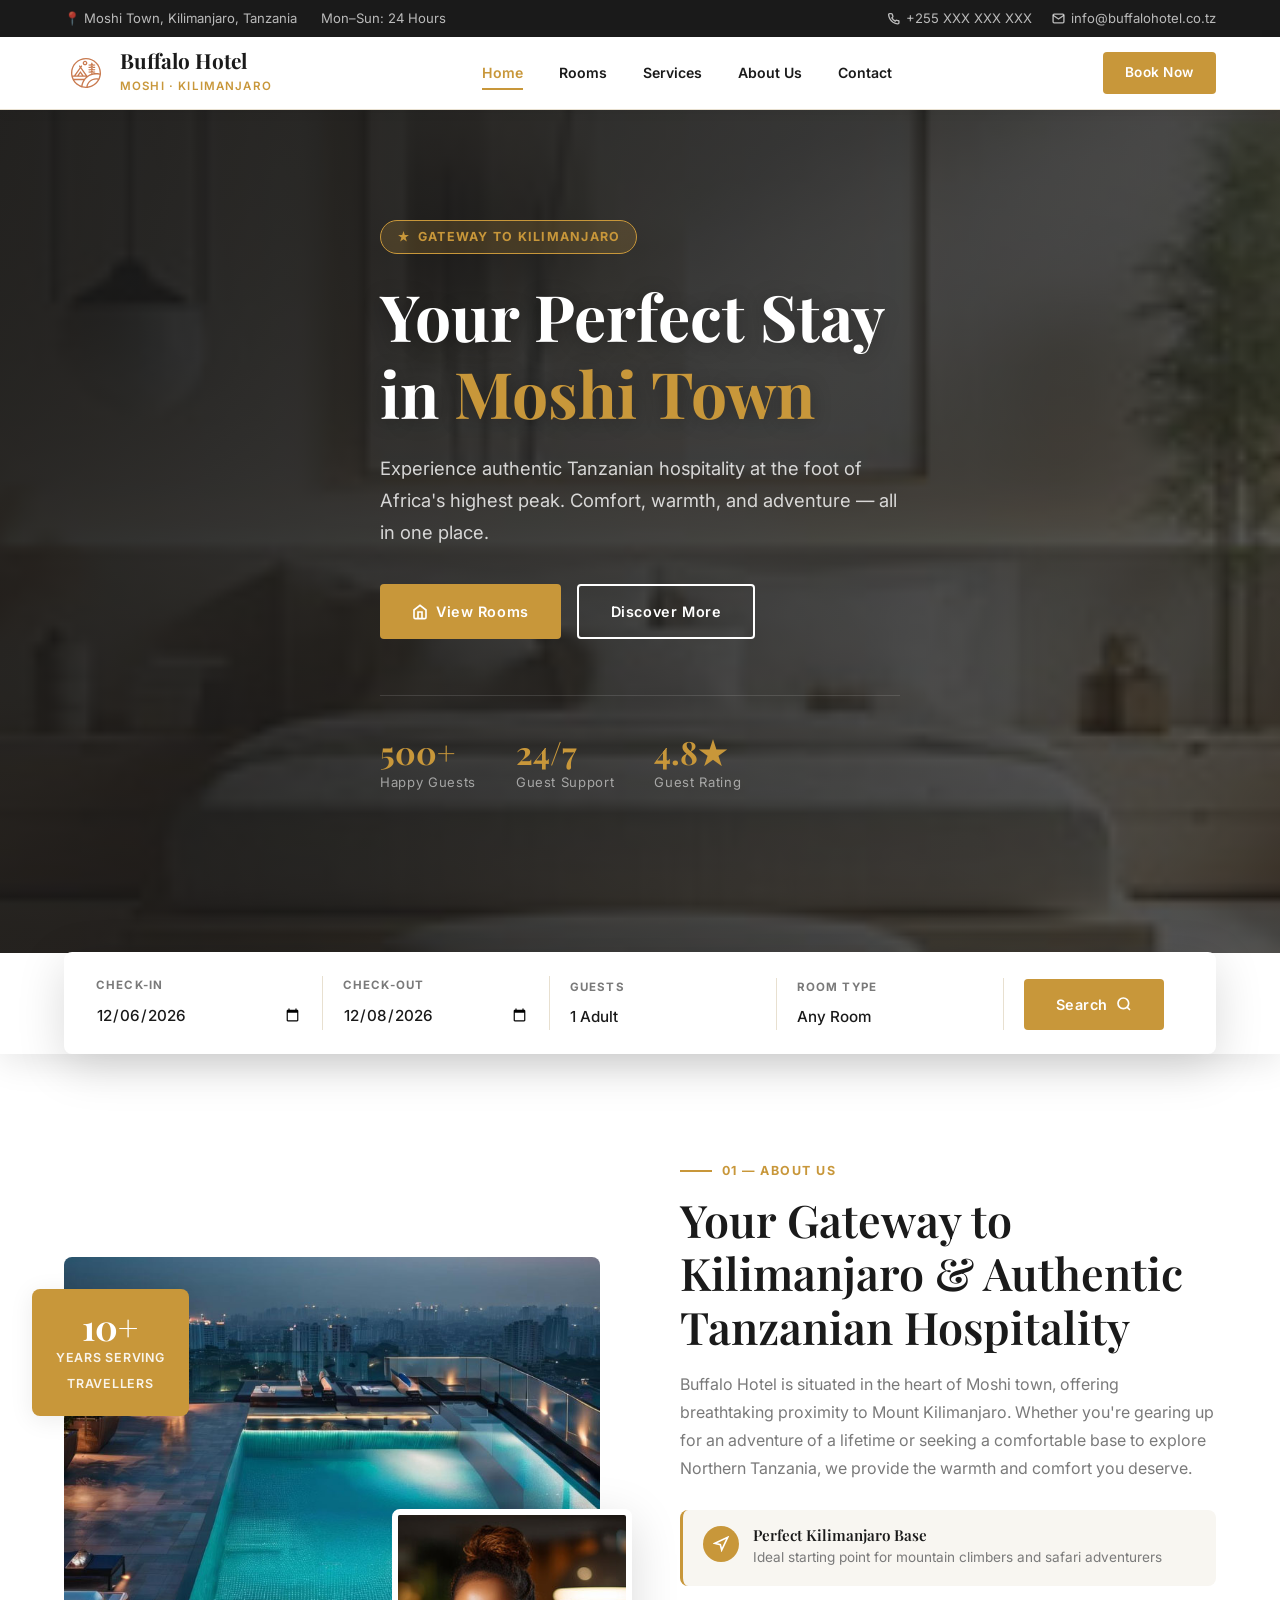
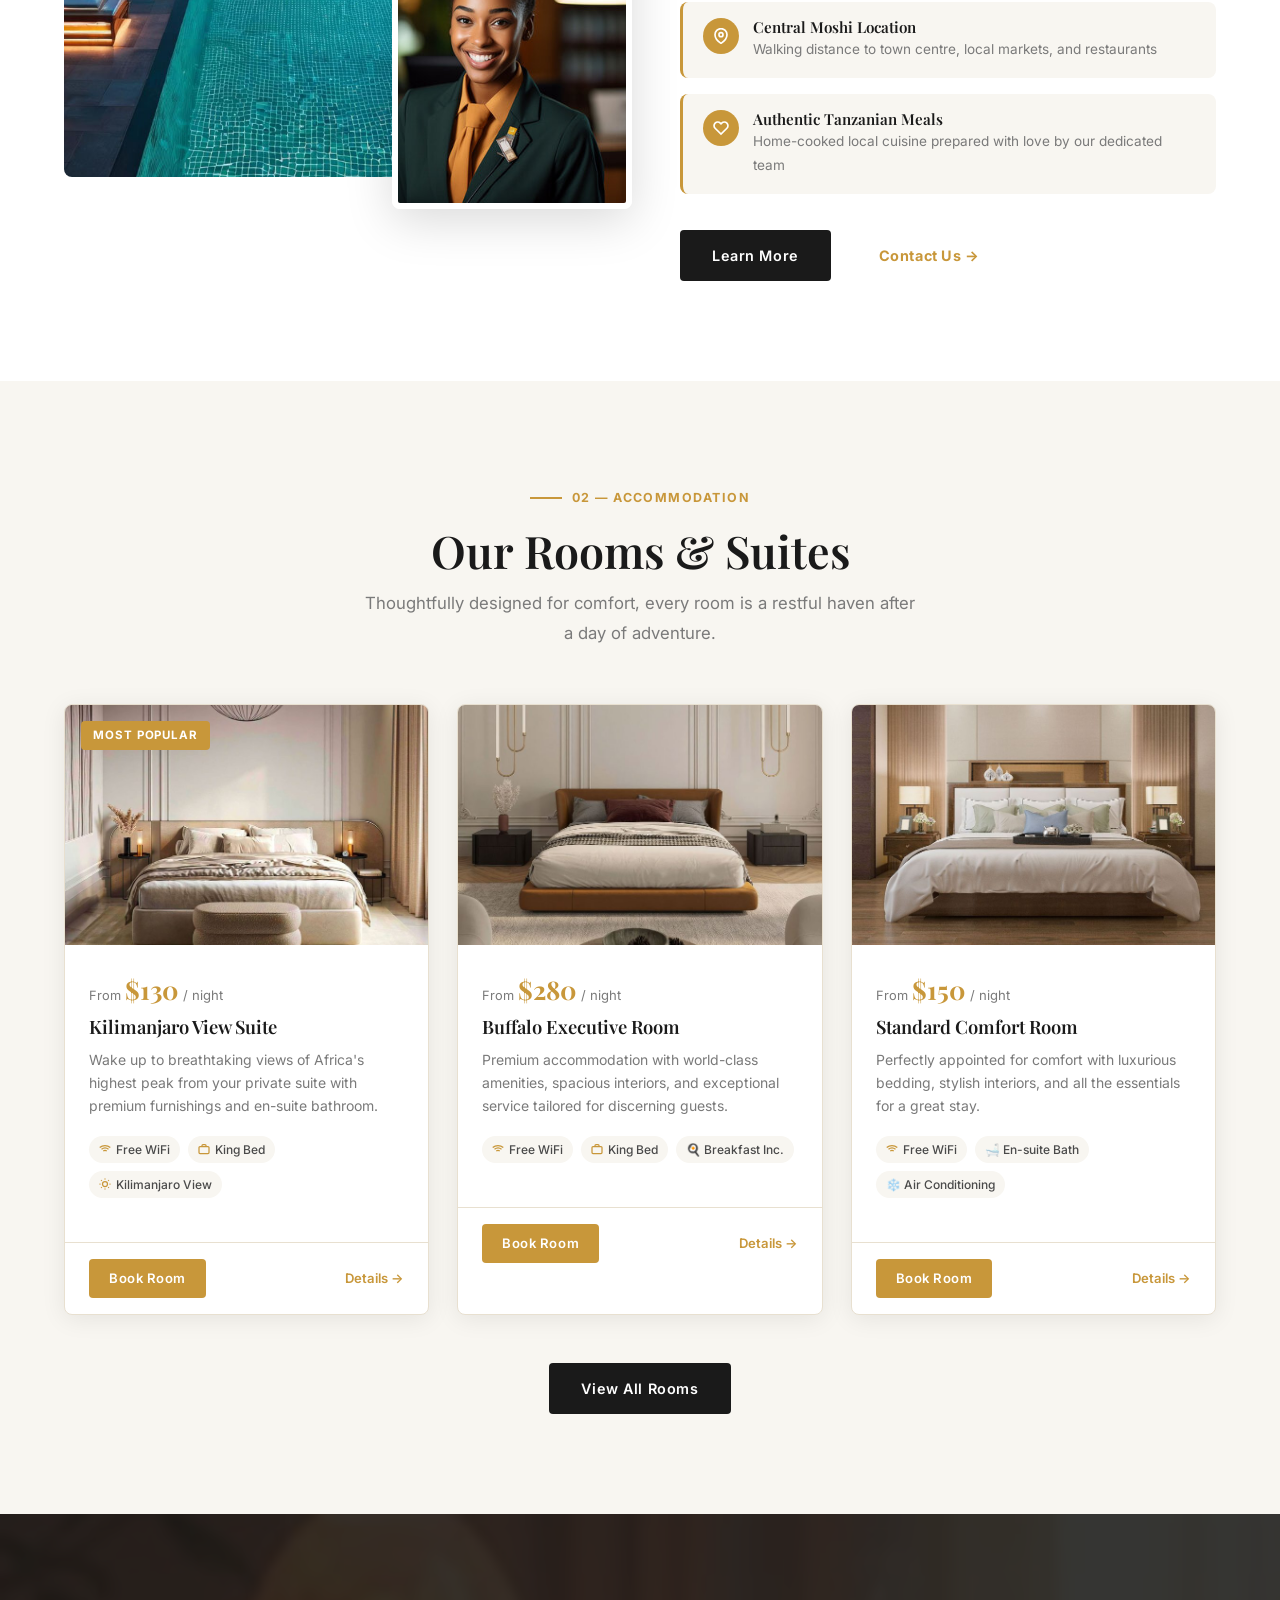
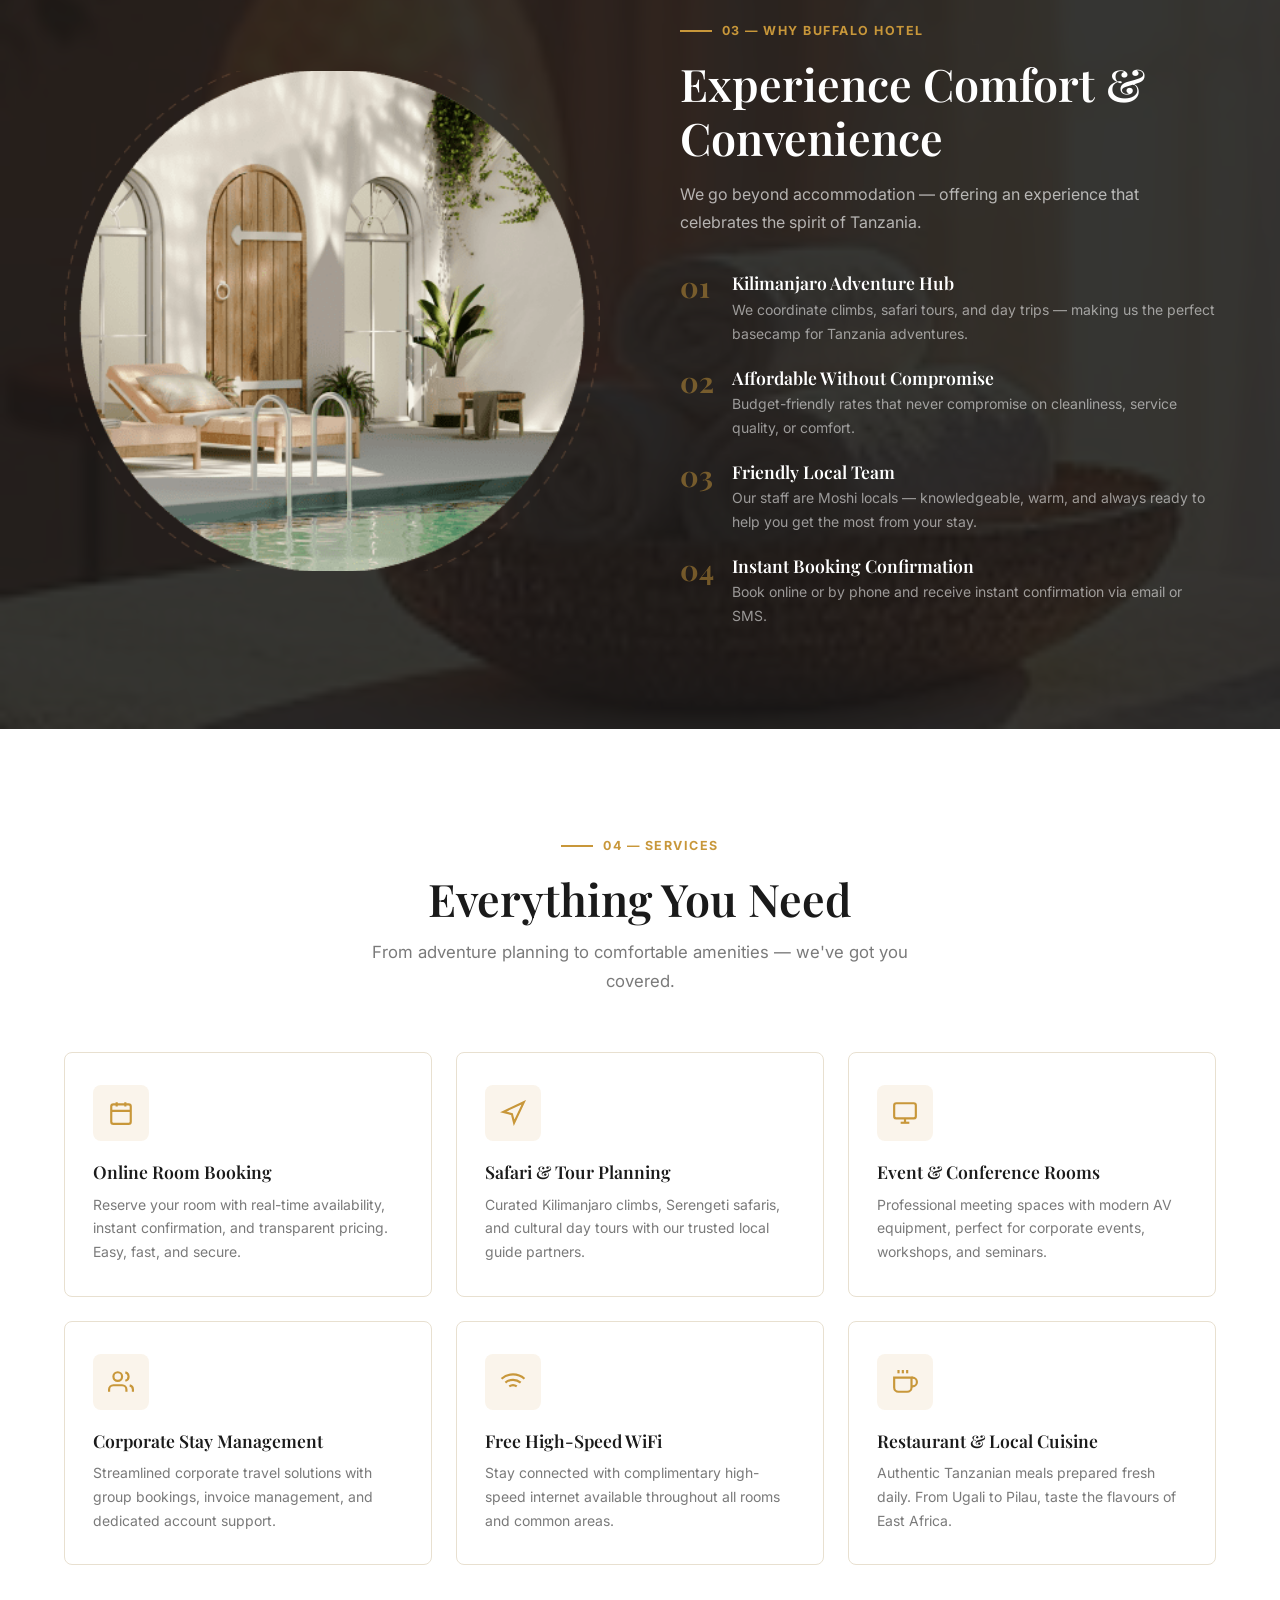
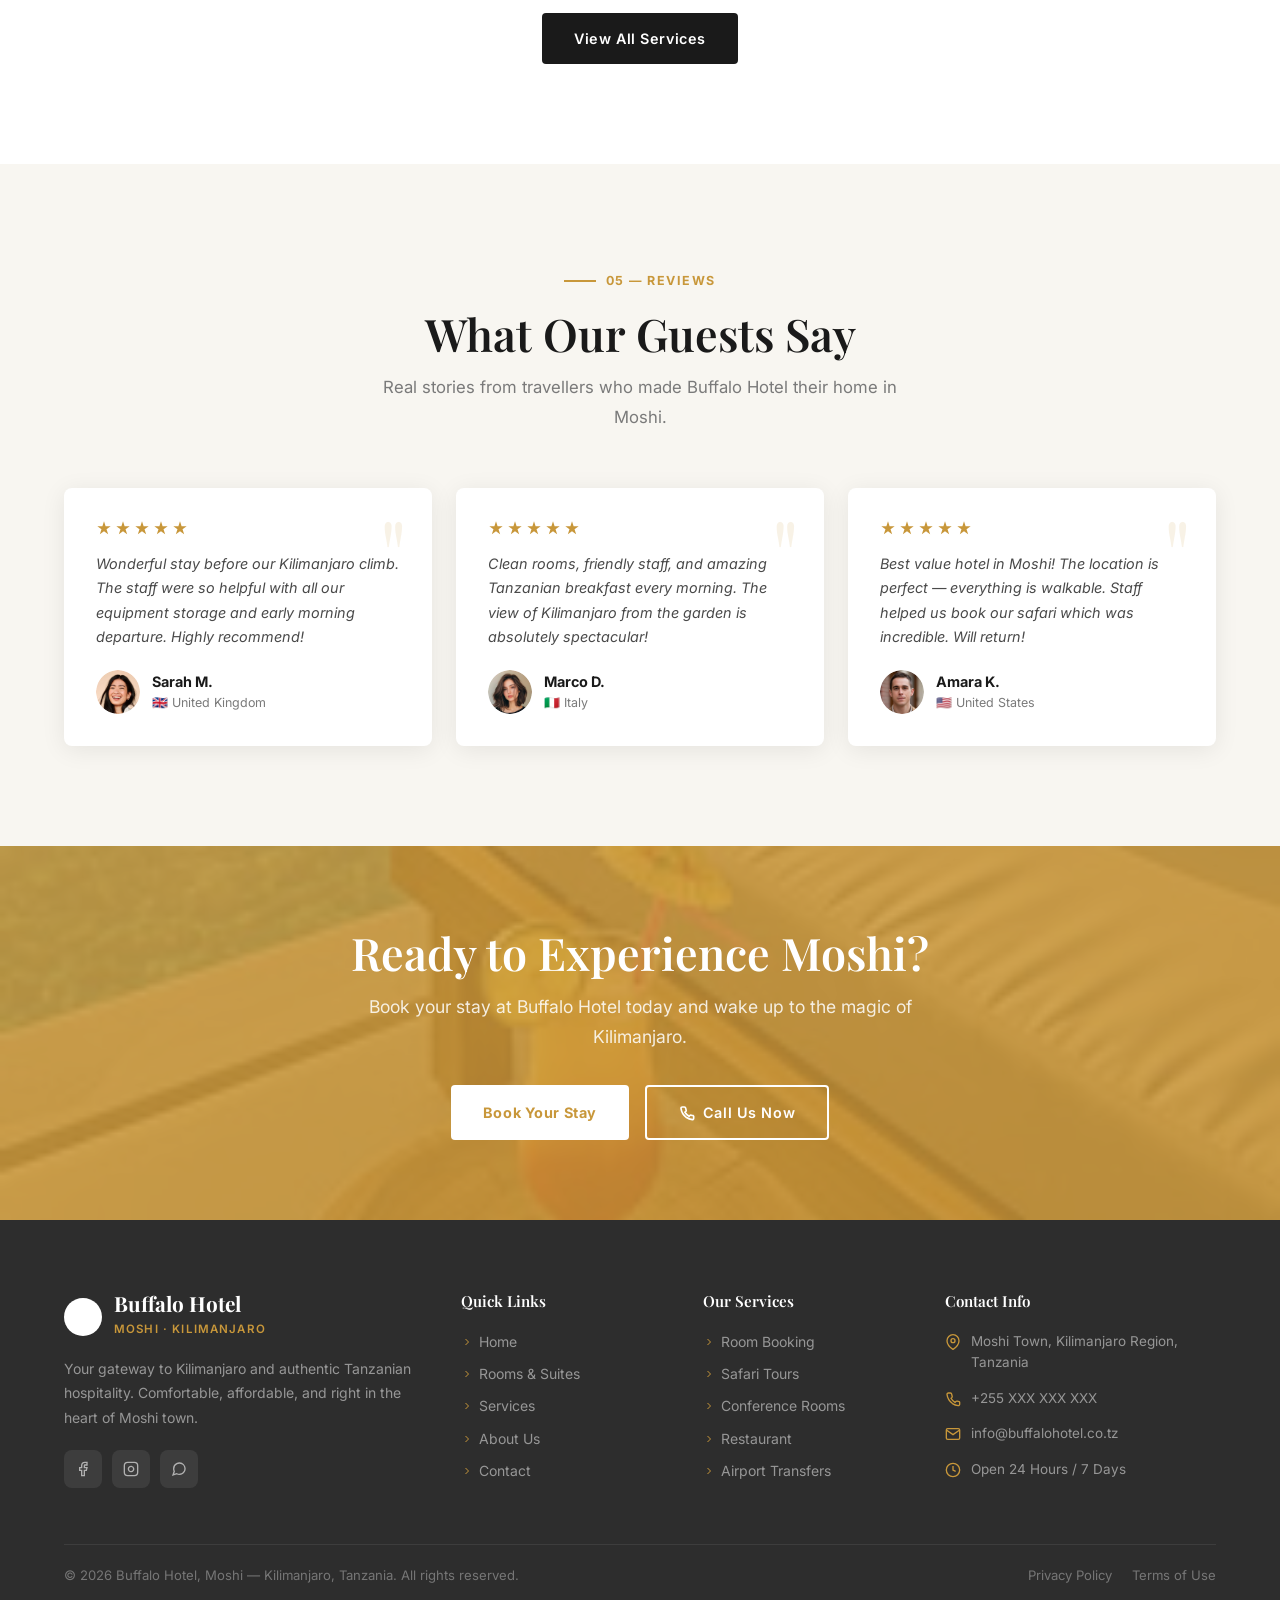
==== commit 1156c9a1: "Update website content and add payment success page" ====
--- a/index.html
+++ b/index.html
@@ -133,10 +133,11 @@
         <div class="booking-field">
           <label>Room Type</label>
           <select>
-            <option>Any Room</option>
-            <option>Standard Room</option>
-            <option>Kilimanjaro View Suite</option>
-            <option>Executive Room</option>
+            <option value="">Any Room</option>
+            <option value="Standard">Standard Room</option>
+            <option value="Twin">Twin Room</option>
+            <option value="Deluxe">Deluxe Room</option>
+            <option value="Triple">Triple Room</option>
           </select>
         </div>
         <div class="booking-field">
--- a/assets/css/style.css
+++ b/assets/css/style.css
@@ -1,3 +1,12 @@
+/* ── ANIMATIONS ── */
+@keyframes spin {
+  to { transform: rotate(360deg); }
+}
+.spin {
+  animation: spin 0.8s linear infinite;
+  display: inline-block;
+}
+
 /* =============================================
    BUFFALO HOTEL - MOSHI, KILIMANJARO
    Clean Production CSS
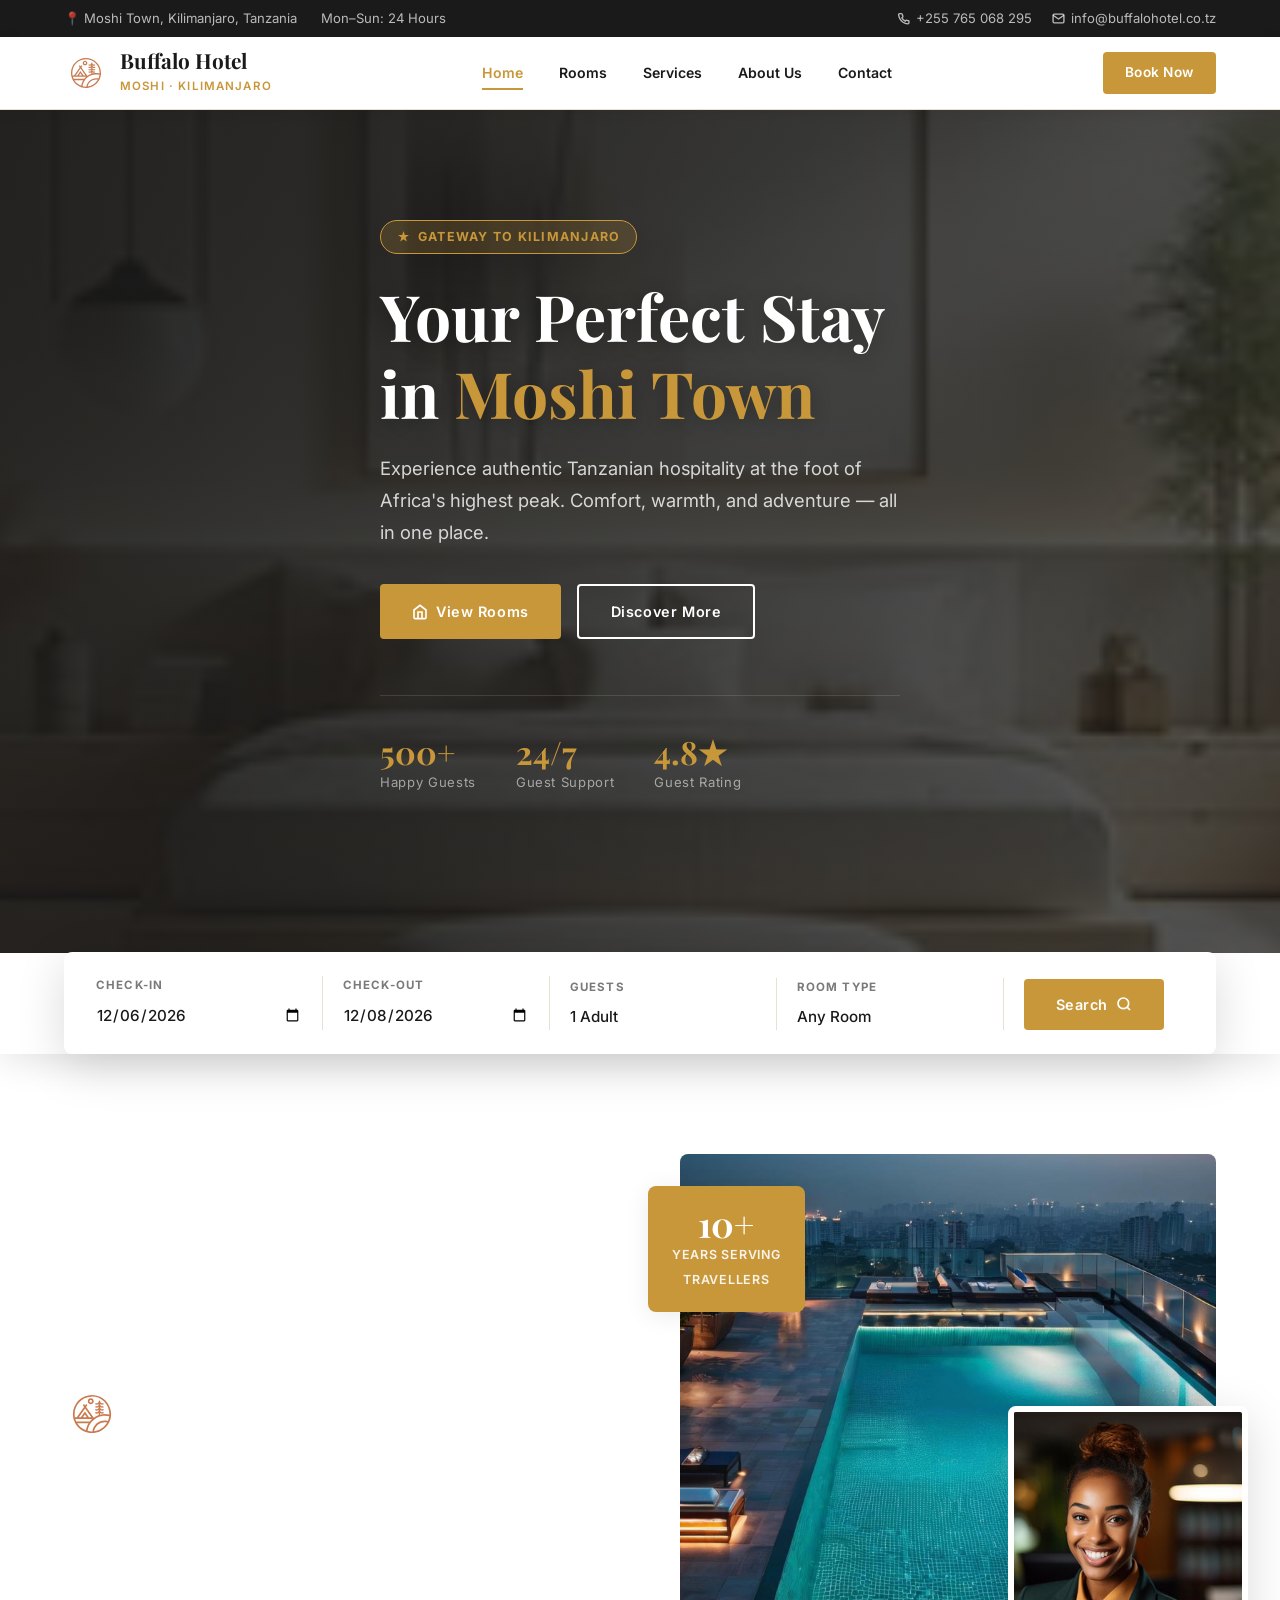
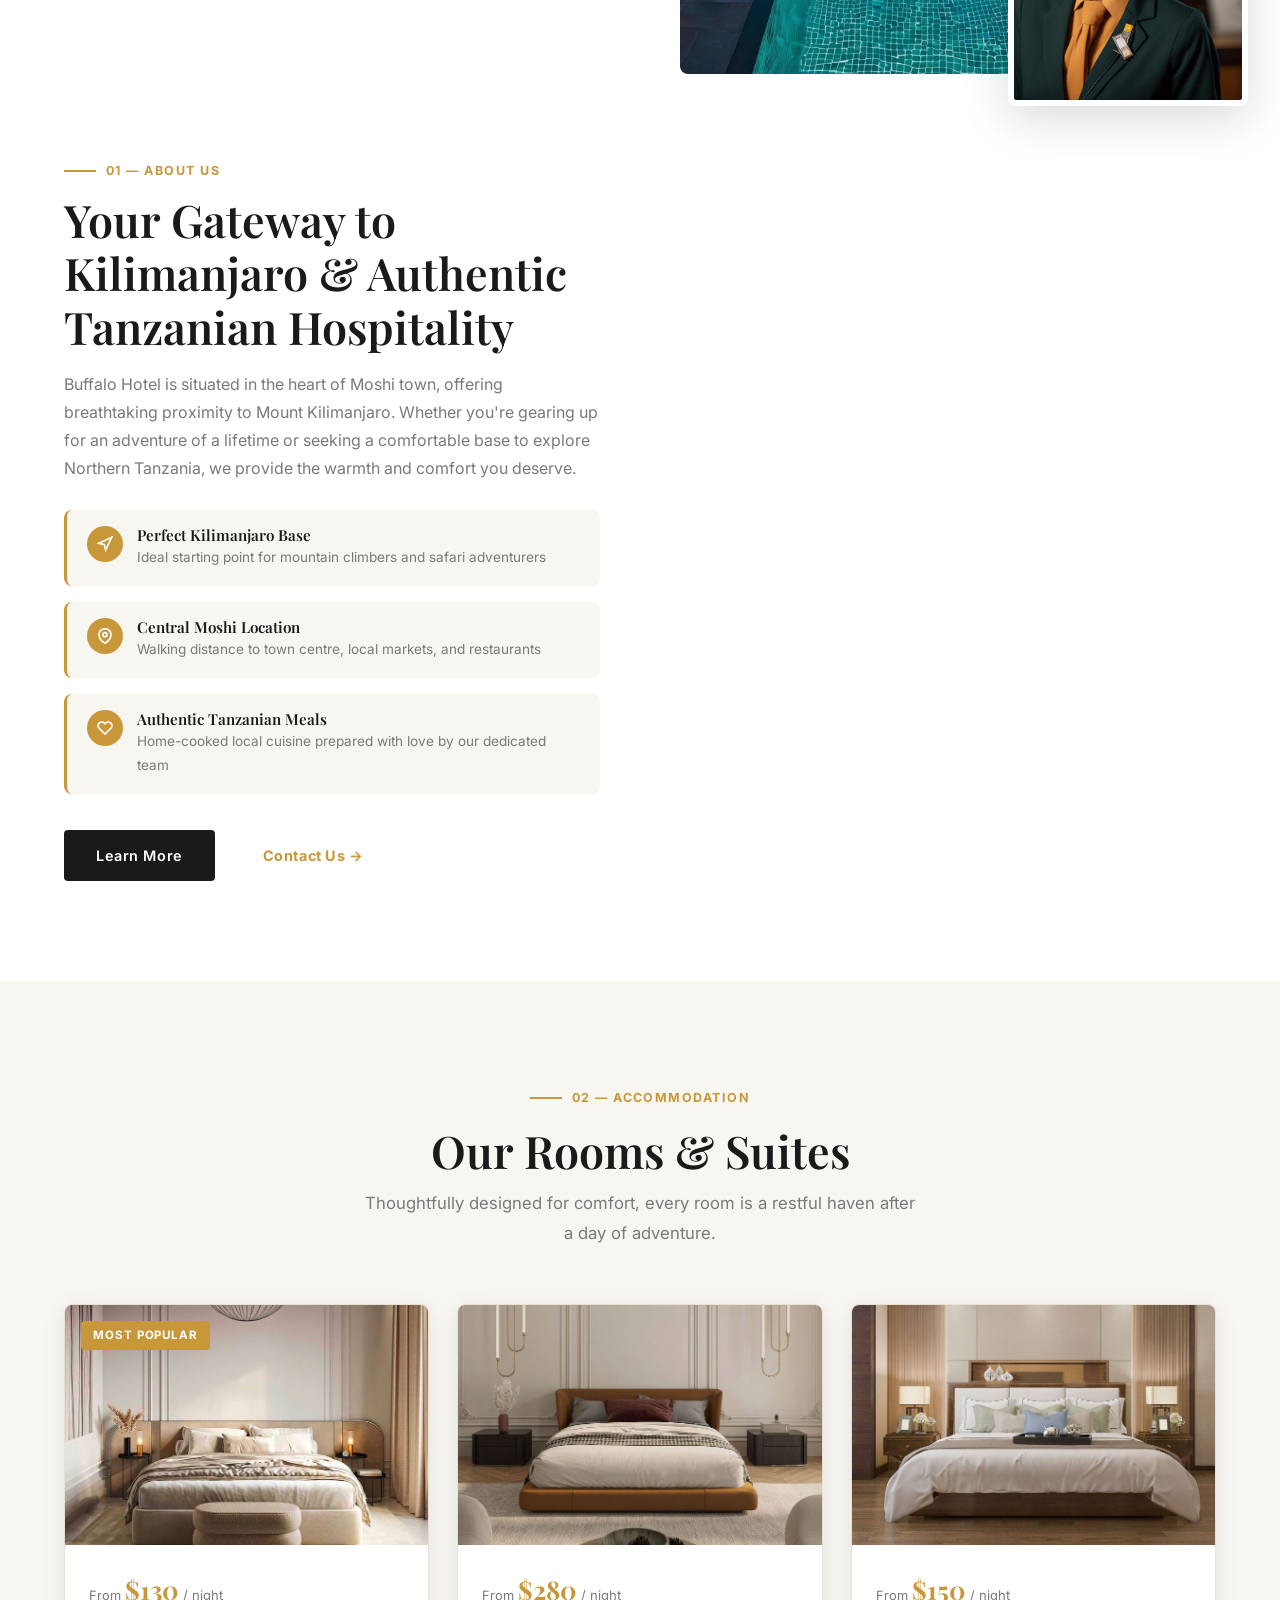
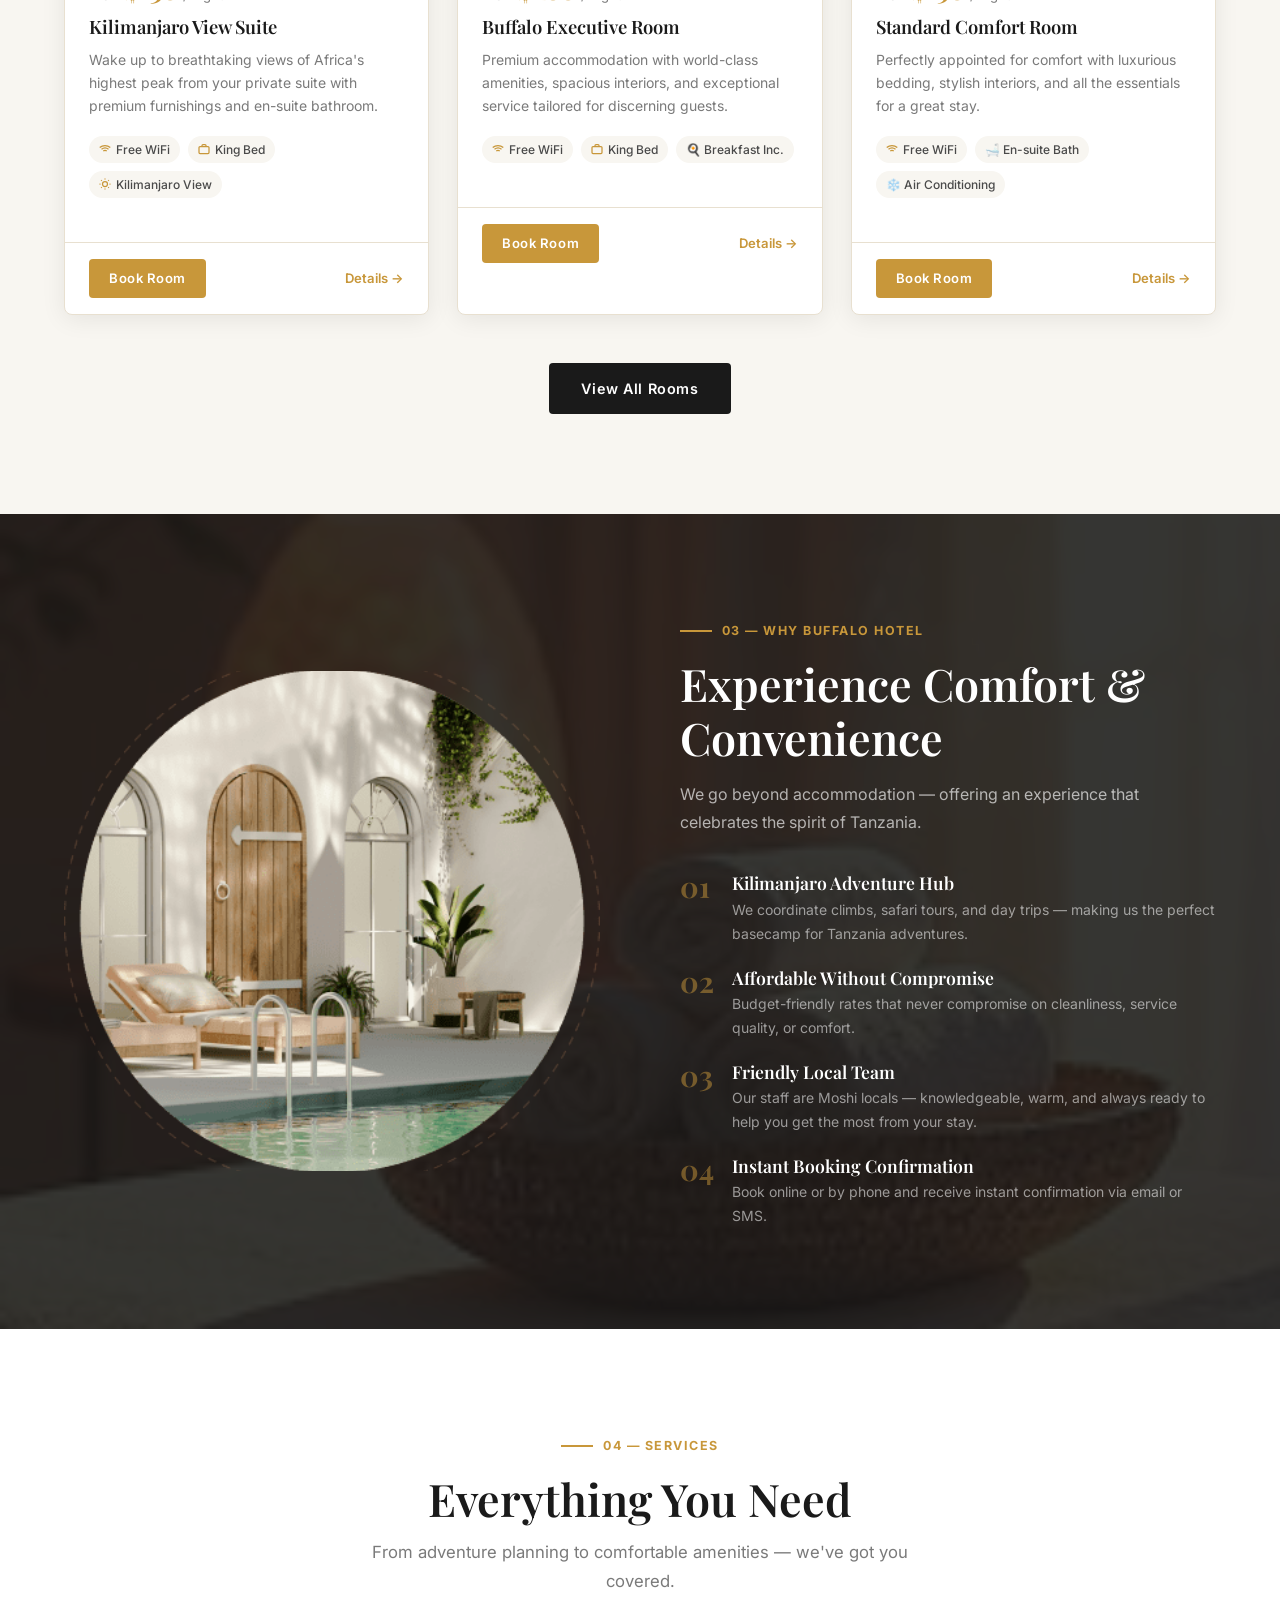
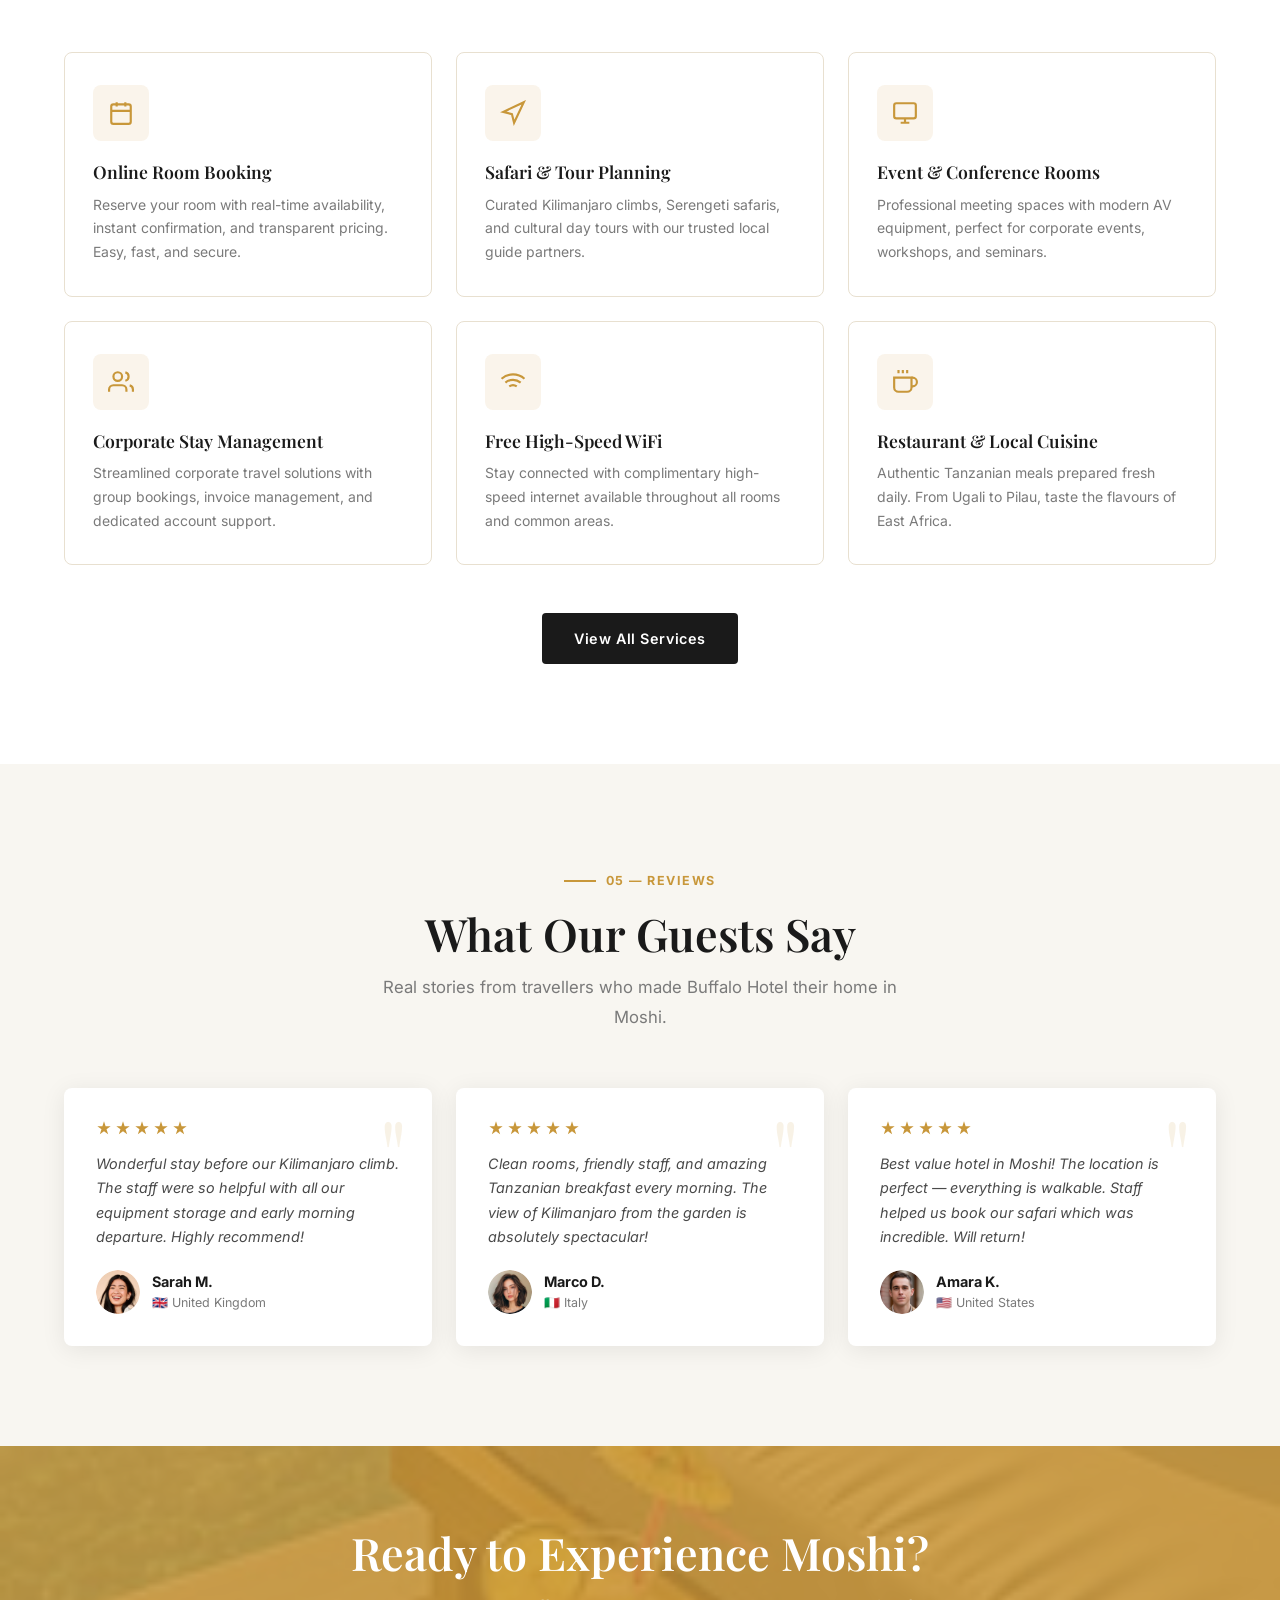
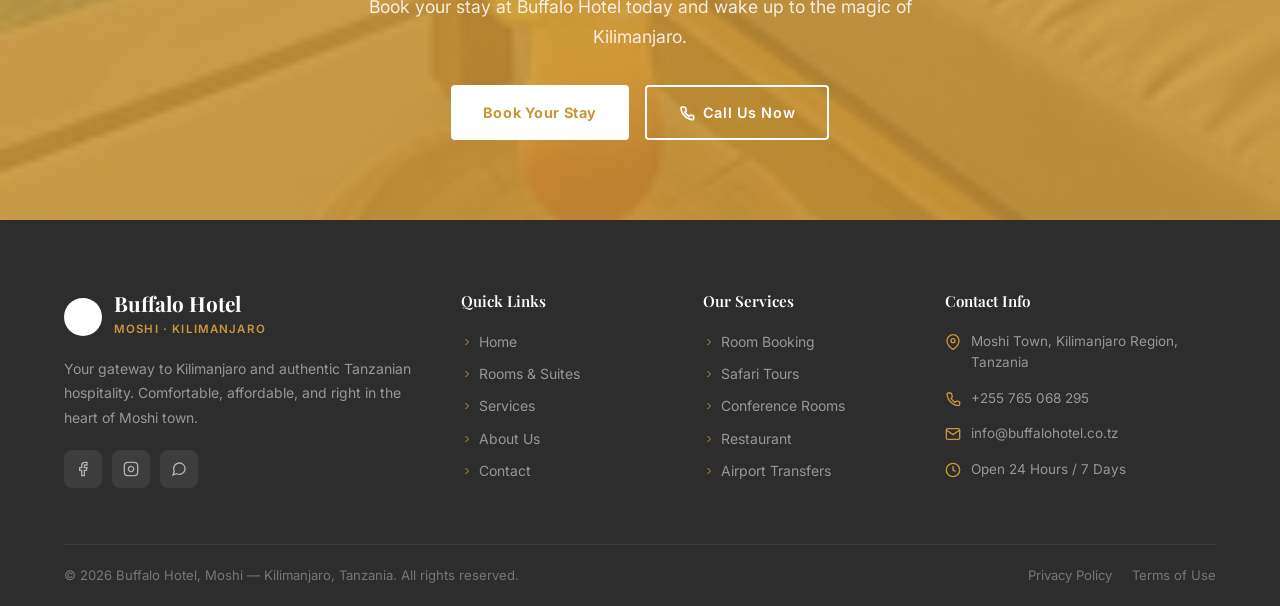
==== commit 945482ff: "Update contact and index pages" ====
--- a/index.html
+++ b/index.html
@@ -21,9 +21,9 @@
         <span>Mon–Sun: 24 Hours</span>
       </div>
       <div class="top-bar-right">
-        <a href="tel:+255000000000">
+        <a href="tel:+255765068295">
           <svg xmlns="http://www.w3.org/2000/svg" width="13" height="13" viewBox="0 0 24 24" fill="none" stroke="currentColor" stroke-width="2.5"><path d="M22 16.92v3a2 2 0 01-2.18 2 19.79 19.79 0 01-8.63-3.07A19.5 19.5 0 013 5.18a2 2 0 012-2.18h3a2 2 0 012 1.72c.13 1 .37 1.96.73 2.88a2 2 0 01-.45 2.1L9 10.91a16 16 0 006.09 6.09l1.21-1.28a2 2 0 012.1-.45 12.84 12.84 0 002.88.73A2 2 0 0122 16.92z"/></svg>
-          +255 XXX XXX XXX
+          +255 765 068 295
         </a>
         <a href="mailto:info@buffalohotel.co.tz">
           <svg xmlns="http://www.w3.org/2000/svg" width="13" height="13" viewBox="0 0 24 24" fill="none" stroke="currentColor" stroke-width="2.5"><path d="M4 4h16c1.1 0 2 .9 2 2v12a2 2 0 01-2 2H4a2 2 0 01-2-2V6c0-1.1.9-2 2-2z"/><polyline points="22,6 12,13 2,6"/></svg>
@@ -154,7 +154,7 @@
 <!-- ── ABOUT SECTION ── -->
 <section>
   <div class="container">
-    <div class="about-grid">
+    <div class="about-grid"><img src="assets/images/hotel-reservation-logo.svg" alt="Buffalo Hotel Logo"/>
       <div class="about-images">
         <img class="about-img-main" src="assets/images/hotel-reservation-about-1.jpg" alt="Buffalo Hotel Lobby"/>
         <img class="about-img-secondary" src="assets/images/hotel-reservation-about-2.jpg" alt="Hotel Room"/>
@@ -473,7 +473,7 @@
     <div class="footer-grid">
       <div class="footer-brand">
         <div class="logo">
-          <img src="assets/images/hotel-reservation-logo.svg" alt="Buffalo Hotel"/>
+          <img src="assets/images/hotel-reservation-logo.svg" alt="Buffalo Hotel Logo"/>
           <div class="logo-text">
             <span class="hotel-name">Buffalo Hotel</span>
             <span class="hotel-sub" style="color: var(--primary);">Moshi · Kilimanjaro</span>
@@ -524,7 +524,7 @@
           </div>
           <div class="footer-contact-item">
             <svg xmlns="http://www.w3.org/2000/svg" viewBox="0 0 24 24" fill="none" stroke="currentColor" stroke-width="2"><path d="M22 16.92v3a2 2 0 01-2.18 2 19.79 19.79 0 01-8.63-3.07A19.5 19.5 0 013 5.18a2 2 0 012-2.18h3a2 2 0 012 1.72c.13 1 .37 1.96.73 2.88a2 2 0 01-.45 2.1L9 10.91a16 16 0 006.09 6.09l1.21-1.28a2 2 0 012.1-.45 12.84 12.84 0 002.88.73A2 2 0 0122 16.92z"/></svg>
-            <a href="tel:+255000000000">+255 XXX XXX XXX</a>
+            <a href="tel:+255000000000">+255 765 068 295</a>
           </div>
           <div class="footer-contact-item">
             <svg xmlns="http://www.w3.org/2000/svg" viewBox="0 0 24 24" fill="none" stroke="currentColor" stroke-width="2"><path d="M4 4h16c1.1 0 2 .9 2 2v12a2 2 0 01-2 2H4a2 2 0 01-2-2V6c0-1.1.9-2 2-2z"/><polyline points="22,6 12,13 2,6"/></svg>
